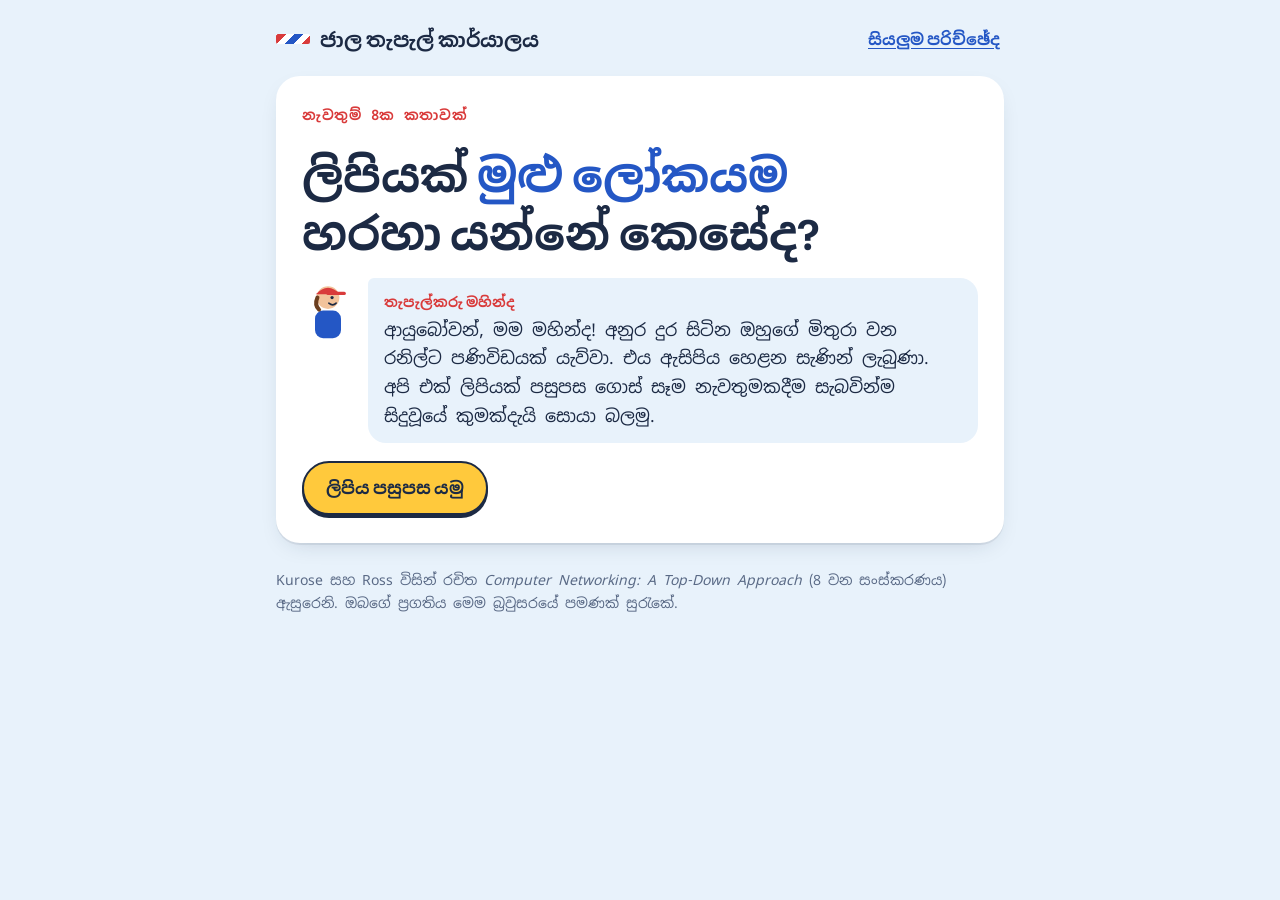
==== index.html @ c5e50c7f "Update print statement from 'Hello' to 'Goodbye'" ====
<!doctype html><html lang="si"><head><meta charset=utf8><meta name=viewport content="width=device-width,initial-scale=1,viewport-fit=cover"><style>:root{color-scheme:light;box-sizing:border-box;padding-top:env(safe-area-inset-top,0px);padding-bottom:env(safe-area-inset-bottom,0px)}html{scroll-padding-top:env(safe-area-inset-top,0px)}body{margin:0;padding:0;font:14px -apple-system,BlinkMacSystemFont,sans-serif;background:#fff;color:#000}img{max-width:100%}[hidden]:not([hidden=until-found i]){display:none!important}</style>
<title>ජාල තැපැල් කාර්යාලය</title>
<meta name="claude:viewport-fit-sides" content="cover">
<link rel="preconnect" href="https://fonts.googleapis.com">
<link rel="preconnect" href="https://fonts.gstatic.com" crossorigin>
<link rel="stylesheet" href="https://fonts.googleapis.com/css2?family=Familjen+Grotesk:wght@500;700&family=Noto+Sans+Sinhala:wght@400;500;700&family=JetBrains+Mono:wght@400;600&display=swap">
<style>
:root {
  --sky: #e8f2fb;
  --paper: #ffffff;
  --ink: #1c2a44;
  --muted: #5a6a86;
  --post-blue: #2457c5;
  --post-red: #d93b3b;
  --sun: #ffc93c;
  --good: #2f9e57;
  --grass: #7cc576;
  --road: #b9c3d3;
  --line: #d6e0ee;
  --stamp-bg: #fff6dc;
  --shadow: 0 2px 0 rgba(28,42,68,.08), 0 8px 24px -12px rgba(28,42,68,.25);
  --f-display: "Familjen Grotesk", "Noto Sans Sinhala", system-ui, sans-serif;
  --f-body: "Noto Sans Sinhala", "Familjen Grotesk", system-ui, -apple-system, sans-serif;
  --f-mono: "JetBrains Mono", "Noto Sans Sinhala", ui-monospace, monospace;
}
@media (prefers-color-scheme: dark) { :root:not([data-theme="light"]) {
  --sky: #121a2e; --paper: #1b2540; --ink: #eaf0fb; --muted: #a3b1cc;
  --post-blue: #6f9bff; --post-red: #ff6b6b; --sun: #ffd166; --good: #5bd08a; --grass: #3f8a4a;
  --road: #39445e; --line: #2c3857; --stamp-bg: #2a2a22;
  --shadow: 0 2px 0 rgba(0,0,0,.3), 0 10px 28px -12px rgba(0,0,0,.6);
  color-scheme: dark;
} }
:root[data-theme="dark"] {
  --sky: #121a2e; --paper: #1b2540; --ink: #eaf0fb; --muted: #a3b1cc;
  --post-blue: #6f9bff; --post-red: #ff6b6b; --sun: #ffd166; --good: #5bd08a; --grass: #3f8a4a;
  --road: #39445e; --line: #2c3857; --stamp-bg: #2a2a22;
  --shadow: 0 2px 0 rgba(0,0,0,.3), 0 10px 28px -12px rgba(0,0,0,.6);
  color-scheme: dark;
}
* { box-sizing: border-box; }
body { background: var(--sky); color: var(--ink); font-family: var(--f-body); font-size: 18px; line-height: 1.65; }
.wrap { max-width: 760px; margin: 0 auto; padding-left: max(16px, env(safe-area-inset-left, 0px)); padding-right: max(16px, env(safe-area-inset-right, 0px)); }
h1, h2, h3 { font-family: var(--f-display); text-wrap: balance; margin: 0; line-height: 1.25; }
p { margin: 0; }
a { color: var(--post-blue); }
button { font: inherit; color: inherit; }
:focus-visible { outline: 3px solid var(--sun); outline-offset: 3px; border-radius: 8px; }
[hidden] { display: none !important; }

.bar { display: flex; align-items: center; justify-content: space-between; gap: 12px; padding-block: 18px 6px; }
.brand { font-family: var(--f-display); font-weight: 700; font-size: 20px; display: flex; align-items: center; gap: 10px; }
.brand i { width: 34px; height: 10px; border-radius: 2px; display: block;
  background: repeating-linear-gradient(-45deg, var(--post-red) 0 6px, var(--paper) 6px 12px, var(--post-blue) 12px 18px, var(--paper) 18px 24px); }
.link-btn { background: none; border: 0; cursor: pointer; font-family: var(--f-display); font-weight: 700; color: var(--post-blue); font-size: 16px; padding: 8px 4px; text-decoration: underline; text-underline-offset: 3px; }

.route { position: relative; height: 92px; margin-top: 8px; }
.route .rail { position: absolute; left: 4%; right: 4%; top: 58px; height: 6px; border-radius: 3px; background: var(--road); }
.route .rail b { position: absolute; left: 0; top: 0; bottom: 0; width: 0; border-radius: 3px; background: var(--post-blue); transition: width 1.1s cubic-bezier(.45,.05,.3,1); }
.stop { position: absolute; top: 46px; width: 30px; height: 30px; margin-left: -15px; border-radius: 50%; border: 3px solid var(--road); background: var(--paper);
  font-family: var(--f-mono); font-weight: 700; font-size: 13px; cursor: pointer; display: grid; place-items: center; padding: 0; transition: background .3s, border-color .3s; }
.stop.past { background: var(--post-blue); border-color: var(--post-blue); color: var(--paper); }
.stop.here { border-color: var(--post-red); box-shadow: 0 0 0 5px color-mix(in srgb, var(--post-red) 22%, transparent); }
.carrier-env { position: absolute; top: 4px; width: 46px; margin-left: -23px; transition: left 1.1s cubic-bezier(.45,.05,.3,1); pointer-events: none; }
.carrier-env svg { width: 46px; display: block; }
.carrier-env.moving svg { animation: hop .28s infinite alternate; }
@keyframes hop { to { transform: translateY(-5px) rotate(4deg); } }

.card { margin-top: 10px; background: var(--paper); border-radius: 24px; box-shadow: var(--shadow); padding: 28px 26px; min-height: 360px; display: flex; flex-direction: column; gap: 18px; }
.kicker { font-family: var(--f-mono); font-weight: 700; font-size: 14px; letter-spacing: .05em; text-transform: uppercase; color: var(--post-red); }
.card h1 { font-size: clamp(30px, 6vw, 46px); font-weight: 700; }
.card h1 span { color: var(--post-blue); }
.card h2 { font-size: clamp(22px, 4.2vw, 30px); font-weight: 700; }
.speaker { display: grid; grid-template-columns: 52px 1fr; gap: 14px; align-items: start; }
.speaker svg { width: 52px; display: block; }
.say { background: var(--sky); border-radius: 6px 18px 18px 18px; padding: 12px 16px; font-size: 17.5px; min-width: 0; }
.say b { font-family: var(--f-display); font-weight: 700; display: block; font-size: 14px; color: var(--post-red); margin-bottom: 2px; }
.muted { color: var(--muted); }

.opts { display: grid; gap: 10px; }
.opt { text-align: left; background: var(--paper); border: 2px solid var(--line); border-radius: 14px; padding: 13px 16px; cursor: pointer; font-size: 17px; transition: border-color .2s, background .2s, transform .15s; }
.opt:hover:not(:disabled) { border-color: var(--post-blue); transform: translateX(3px); }
.opt.bad { border-color: var(--post-red); background: color-mix(in srgb, var(--post-red) 10%, transparent); }
.opt.ok { border-color: var(--good); background: color-mix(in srgb, var(--good) 14%, transparent); }
.opt:disabled { cursor: default; }
.hint { font-size: 16px; color: var(--muted); min-height: 1.5em; }

.reveal { display: grid; gap: 14px; animation: rise .4s ease both; }
@keyframes rise { from { opacity: 0; transform: translateY(8px); } to { opacity: 1; transform: none; } }
.scene { background: var(--sky); border-radius: 16px; padding: 16px; display: grid; gap: 10px; justify-items: center; }
.signs { display: flex; gap: 12px; flex-wrap: wrap; justify-content: center; }
.sign { font-family: var(--f-mono); font-weight: 700; font-size: 14px; background: var(--paper); border: 2px solid var(--ink); border-radius: 8px; padding: 8px 12px; text-align: center; transition: background .3s, transform .3s; }
.sign.hit { background: var(--sun); color: #1c2a44; transform: scale(1.08); }
.addr { font-family: var(--f-mono); font-size: 15px; background: var(--stamp-bg); border: 2px solid var(--ink); border-radius: 6px; padding: 8px 12px; color: var(--ink); max-width: 100%; }

.row { display: flex; gap: 12px; flex-wrap: wrap; align-items: center; margin-top: auto; }
.btn { font-family: var(--f-display); font-weight: 700; font-size: 17px; border: 2px solid var(--ink); background: var(--sun); color: #1c2a44; border-radius: 999px; padding: 11px 22px; cursor: pointer; box-shadow: 0 3px 0 var(--ink); text-decoration: none; display: inline-block; }
.btn:active { transform: translateY(2px); box-shadow: 0 1px 0 var(--ink); }
.btn.ghost { background: var(--paper); color: var(--ink); }
.btn.blue { background: var(--post-blue); color: #fff; }
:root[data-theme="dark"] .btn.blue { color: #0e1630; }
@media (prefers-color-scheme: dark) { :root:not([data-theme="light"]) .btn.blue { color: #0e1630; } }

.list { display: grid; gap: 12px; }
.env { display: grid; grid-template-columns: 54px 1fr auto; gap: 14px; align-items: center; text-decoration: none; color: var(--ink); background: var(--paper);
  border: 6px solid transparent; border-image: repeating-linear-gradient(-45deg, var(--post-red) 0 10px, var(--paper) 10px 18px, var(--post-blue) 18px 28px, var(--paper) 28px 36px) 6;
  padding: 12px 14px; transition: transform .2s; }
.env:hover, .env:focus-visible { transform: translateY(-3px) rotate(-.4deg); }
.env .n { width: 54px; height: 58px; background: var(--stamp-bg); border: 2px dashed var(--post-red); border-radius: 4px; display: grid; place-items: center; font-family: var(--f-display); font-weight: 700; font-size: 26px; color: var(--post-red); }
.env h3 { font-size: 19px; font-weight: 700; }
.env p { font-size: 15px; color: var(--muted); }
.env .pm { font-family: var(--f-mono); font-size: 12px; font-weight: 700; color: var(--post-red); border: 2px solid var(--post-red); border-radius: 999px; padding: 2px 9px; transform: rotate(-6deg); }
.env .pm[hidden] { display: none; }

.dots { display: flex; gap: 6px; }
.dots i { width: 10px; height: 10px; border-radius: 50%; background: var(--line); display: block; }
.dots i.on { background: var(--post-blue); }

footer { padding-block: 26px 40px; color: var(--muted); font-size: 14px; }

@media (max-width: 520px) {
  body { font-size: 16.5px; }
  .card { padding: 22px 18px; }
  .speaker { grid-template-columns: 42px 1fr; gap: 10px; }
  .speaker svg { width: 42px; }
  .env { grid-template-columns: 44px 1fr; }
  .env .pm { grid-column: 2; justify-self: start; }
  .env .n { width: 44px; height: 50px; font-size: 22px; }
}
@media (prefers-reduced-motion: reduce) { *, *::before, *::after { animation: none !important; transition: none !important; } }
</style></head><body>

<div class="wrap">
  <div class="bar">
    <div class="brand"><i></i>ජාල තැපැල් කාර්යාලය</div>
    <button class="link-btn" id="toMap" type="button">සියලුම පරිච්ඡේද</button>
  </div>

  <div class="route" id="route" aria-label="නැවතුම් 8ක් හරහා ලිපියේ ගමන් මග" hidden>
    <div class="rail"><b id="railFill"></b></div>
    <div class="carrier-env" id="env">
      <svg viewBox="0 0 46 34" aria-hidden="true">
        <rect x="2" y="3" width="42" height="28" rx="4" fill="#fff6dc" stroke="#1c2a44" stroke-width="2.5"/>
        <path d="M3 5 L23 20 L43 5" fill="none" stroke="#1c2a44" stroke-width="2.5" stroke-linejoin="round"/>
        <rect x="32" y="8" width="8" height="9" rx="1" fill="#d93b3b"/>
      </svg>
    </div>
  </div>

  <main class="card" id="card" aria-live="polite"></main>
  <footer>Kurose සහ Ross විසින් රචිත <em>Computer Networking: A Top-Down Approach</em> (8 වන සංස්කරණය) ඇසුරෙනි. ඔබගේ ප්‍රගතිය මෙම බ්‍රවුසරයේ පමණක් සුරැකේ.</footer>
</div>

<script>
const CHAPTERS = [
  { n: 1, title: "හැඳින්වීම (Introduction)", url: "chapters/chapter1.html",
    blurb: "සමස්ත තැපැල් පද්ධතිය දෙස බැල්මක්: නිවාස, තැපැල් කාර්යාල, මාර්ග සහ බෙදාහැරීමේ කාලය.",
    q: "අනුරගේ ලිපිය නිවසින් පිටත් වේ. එය රනිල් වෙත ළඟා වීමට පෙර කුමක් හරහා ගමන් කරයිද?",
    opts: [
      { t: "කෙලින්ම අනුරගේ අතින් රනිල්ගේ අතට", ok: false, hint: "එය අසල්වැසියෙකුට නම් ගැළපේ. නමුත් දුර සිටින මිතුරෙකුට ලිපියක් යැවීමට අතරමගදී උදව් අවශ්‍ය වේ." },
      { t: "තැපැල් කාර්යාල සහ මාර්ග ජාලයක් හරහා", ok: true },
      { t: "සියලු දෙනා ගැන දන්නා එකම යෝධ තැපැල් කාර්යාලයක් හරහා", ok: false, hint: "තනි කාර්යාලයකට එය කළ නොහැක. මෙම කාර්යය බොහෝ කාර්යාල අතර බෙදී යයි." }
    ],
    answer: "අන්තර්ජාලය යනු නිවාස (Hosts), තේරීම් කාර්යාල (Routers) සහ මාර්ග (Links) දාමයකි. අනුරගේ ලිපිය සෑම නැවතුමකදීම පෝලිම්වල රැඳී සිටින අතර ඒ සඳහා කාලයක් ගතවේ.",
    scene: () => `<div class="signs"><span class="sign">අනුරගේ නිවස</span><span class="sign">→</span><span class="sign">තැපැල් කාර්යාලය</span><span class="sign">→</span><span class="sign">තැපැල් කාර්යාලය</span><span class="sign">→</span><span class="sign">රනිල්</span></div>` },
  { n: 2, title: "යෙදුම් ස්තරය (Application Layer)", url: "chapters/chapter2.html",
    blurb: "දෙපාර්ශවයටම තේරෙන භාෂාවකින් ලිපිය ලිවීම: Web, Email, DNS.",
    q: "අනුර ලිපියේ \"හිතවත් රනිල් වෙත\" ලෙස ලියයි. තැපැල් කාර්යාල දෙක එය කුමන භාෂාවකින් ලියා ඇත්දැයි දැනගන්නේ කෙසේද?",
    opts: [
      { t: "අත් අකුරු දෙස බලා අනුමාන කිරීමෙන්", ok: false, hint: "අනුමාන කිරීම හැමවිටම සාර්ථක නොවේ. දෙපාර්ශවයටම පැහැදිලි එකඟතාවයක් අවශ්‍ය වේ." },
      { t: "දෙපාර්ශවයම එකඟ වූ පොදු නීති මාලාවක් (Protocols) අනුගමනය කිරීමෙන්", ok: true },
      { t: "මාර්ග විසින් එය පරිවර්තනය කරනු ලබයි", ok: false, hint: "මාර්ග කරන්නේ ලිපිය රැගෙන යාම පමණි. ඒවා කිසිවිටෙකත් ලිපිය කියවන්නේ නැත." }
    ],
    answer: "Web සහ Email වැනි යෙදුම් ලිපියක් ලිවිය යුතු ආකාරය පිළිබඳ නීතිවලට එකඟ වේ. මෙම නීති HTTP සහ SMTP වැනි නියමාවලි (Protocols) ලෙස හැඳින්වේ. DNS යනු \"example.com\" වැනි නමක් IP ලිපිනයක් බවට පත් කරන දුරකථන නාමාවලියයි.",
    scene: () => `<div class="addr">GET /index.html HTTP/1.1<br>Host: example.com</div>` },
  { n: 3, title: "ප්‍රවාහන ස්තරය (Transport Layer)", url: "chapters/chapter3.html",
    blurb: "නිවසේ සිටින නිවැරදි පුද්ගලයාටම ලිපිය ලබා දීම සහ කිසිවක් නැති නොවන බවට වග බලා ගැනීම.",
    q: "ලිපිය නිවැරදි ගොඩනැගිල්ලට පැමිණේ. එහි අනුර, දනුජ, මහින්ද ඇතුළු සිය ගණනක් වාසය කරති. ලිපිය ලැබිය යුත්තේ කාටද?",
    opts: [
      { t: "මුලින්ම දොර අරින ඕනෑම කෙනෙකුට", ok: false, hint: "එසේ වුවහොත් ඔබේ රහසිගත ලිපියක් නාඳුනන අයෙකු අතට පත්විය හැක." },
      { t: "මහල් නිවාස අංකයෙන් (Port number) නම් කර ඇති පුද්ගලයාට", ok: true },
      { t: "ආරක්ෂාවටත් එක්ක සියලු දෙනාටම", ok: false, hint: "එය කරදරකාරී මෙන්ම අනාරක්ෂිතය. නිශ්චිත අංකයකින් එක් අයෙකු පමණක් පෙන්විය හැක." }
    ],
    answer: "මහල් නිවාස අංකය යනු Port අංකයයි. ලිපිය ලැබිය යුත්තේ කුමන ක්‍රියාවලියටද (Process) යන්න එය පරිගණකයට කියයි. TCP මගින් ලදුපත් (ACKs) සහ නැතිවූ ලිපි නැවත යැවීම සිදු කරන අතර, UDP යනු ලදුපත් නොමැති වේගවත් තැපැල්පතකි.",
    scene: () => `<div class="addr">වෙත: 93.184.216.34<br>මහල් අංකය (Port): 80</div>` },
  { n: 4, title: "ජාල ස්තරය: දත්ත තලය (Data Plane)", url: "chapters/chapter4.html",
    blurb: "තේරීම් කාර්යාලය විසින් ලිපිනය කියවා සෑම ලිපියක්ම නිවැරදි දොරටුවෙන් පිටතට යැවීම.",
    q: "මහින්ද මංසන්ධියකට පැමිණෙන අතර රනිල්ගේ නගරයට යන පාර නොදනී. ඔහු කුමක් කළ යුතුද?",
    opts: [
      { t: "මංසන්ධියේ ඇති මාර්ග පුවරු (Road signs) කියවීම", ok: true },
      { t: "අහඹු ලෙස පාරක් තෝරා ගැනීම", ok: false, hint: "එසේ කළහොත් බොහෝ ලිපි අතරමං වනු ඇත. මංසන්ධියේ මග පෙන්වීමට යමක් තිබේද?" },
      { t: "සෑම නිවසකටම තට්ටු කර පාර ඇසීම", ok: false, hint: "එය ඉතා මන්දගාමී වේ. මංසන්ධියේම ඊට පිළිතුරක් ඇත." }
    ],
    answer: "රවුටරයක් (Router) කරන්නේත් එයමයි. එය ලිපියේ ඇති ගමනාන්ත ලිපිනය කියවා, එහි යොමු කිරීමේ වගුවේ (Forwarding table) ගැළපෙන මාර්ග සලකුණ සොයා, ක්ෂණයකින් ලිපිය එම මාර්ගයට යොමු කරයි.",
    scene: () => `<div class="addr">ලිපිය: රනිල්ගේ නගරයට</div><div class="signs"><span class="sign">කඳුකරය ↰</span><span class="sign hit">රනිල්ගේ නගරය ↑</span><span class="sign">වරාය ↱</span></div>` },
  { n: 5, title: "ජාල ස්තරය: පාලන තලය (Control Plane)", url: "chapters/chapter5.html",
    blurb: "සියලුම තැපැල් කාර්යාල අතර හොඳම බෙදාහැරීමේ මාර්ග සැලසුම් කිරීම.",
    q: "එම මාර්ග පුවරු නිවැරදි විය යුතුය. රනිල්ගේ නගරයට යන හොඳම පාර තීරණය කරන්නේ කවුද?",
    opts: [
      { t: "තැපැල් කාර්යාල එකිනෙකා සමඟ තොරතුරු බෙදාගෙන හොඳම මාර්ග එක්ව ගණනය කරයි", ok: true },
      { t: "කිසිවෙකු නැත, එම පුවරු ඉබේම එහි තිබුණි", ok: false, hint: "මාර්ග වැසෙන විට සහ අලුත් මාර්ග විවෘත වන විට පුවරු යාවත්කාලීන කිරීමට කෙනෙකු සිටිය යුතුය." },
      { t: "එක් ප්‍රධාන කාර්යාලයක් පමණක් සෑම විටම සිතියම් අඳියි", ok: false, hint: "සාම්ප්‍රදායිකව සෑම කාර්යාලයක්ම තනිවම ඉගෙන ගන්නා අතර, SDN වලදී ප්‍රධාන පාලකයක් ද භාවිතා වේ." }
    ],
    answer: "රවුටර තමන්ට ළඟා විය හැකි මාර්ග සහ ඒවායේ දුර (ගාස්තු) අසල්වැසියන්ට පවසයි. මෙම තොරතුරුවලින් සෑම රවුටරයක්ම කෙටිම මාර්ගය (Dijkstra හෝ Bellman-Ford මගින්) සොයා තම මාර්ග පුවරු ලියා ගනී. එම සැලසුම් කිරීම පාලන තලයයි (Control Plane).",
    scene: () => `<div class="signs"><span class="sign">A →(2)→ B</span><span class="sign">B →(3)→ C</span><span class="sign hit">හොඳම: A→B→C = 5</span></div>` },
  { n: 6, title: "සම්බන්ධක ස්තරය සහ LANs (Link Layer)", url: "chapters/chapter6.html",
    blurb: "එක් නැවතුමක සිට ඊළඟ නැවතුමට තැපැල් මල්ල රැගෙන යන වෑන් රථය.",
    q: "මාර්ග පුවරුව වමට යන්න යැයි කියයි. ලිපිය භෞතිකව ඊළඟ තැපැල් කාර්යාලයට යන්නේ කෙසේද?",
    opts: [
      { t: "වෑන් රථයක් මගින් එය ඊළඟ නැවතුමට පමණක් රැගෙන යයි", ok: true },
      { t: "එය කෙලින්ම අවසාන ගමනාන්තයට පියාඹයි", ok: false, hint: "කිසිදු වෑන් රථයක් මුළු ගමනම එකවර යන්නේ නැත. ගමනේ සෑම කොටසක්ම වෙන වෙනම හසුරුවනු ලැබේ." },
      { t: "ලිපිය තනිවම ඇවිද යයි", ok: false, hint: "ලිපිවලට ප්‍රවාහන මාධ්‍යයක් අවශ්‍ය වේ." }
    ],
    answer: "සෑම පියවරකටම (Hop) එයටම ආවේණික වෑන් රථයක් සහ නීති ඇත. සම්බන්ධක ස්තරයේදී (Link Layer) තැපැල් මල්ල (Frame) ඊළඟ නැවතුමේ MAC ලිපිනයෙන් ලේබල් කරන අතර, එකම පාර බෙදාගන්නා අසල්වැසියන් වෑන් රථ එකිනෙක ගැටීම (Collisions) වළක්වා ගැනීමට වාර ක්‍රමයට ගමන් කරයි.",
    scene: () => `<div class="signs"><span class="sign">නැවතුම 1</span><span class="sign hit">වෑන් රථය (Frame) →</span><span class="sign">නැවතුම 2</span></div>` },
  { n: 7, title: "රැහැන් රහිත සහ ජංගම ජාල (Wireless & Mobile)", url: "chapters/chapter7.html",
    blurb: "නිතරම තැනින් තැනට යන කෙනෙකුට යොමු කිරීමේ ලිපින (Forwarding addresses) මගින් ලිපි බෙදා හැරීම.",
    q: "වළගම්බා සෑම සතියකම නිවස මාරු කරන අතර මාර්ග වෙනුවට ගුවන් තරංග (Radio) භාවිතා කරයි. ලිපිවලට තවමත් ඔහුව සොයාගත හැකිද?",
    opts: [
      { t: "ඔව්, යොමු කිරීමේ ලිපිනයක් (Forwarding address) මගින්", ok: true },
      { t: "නැත, ඔහුව සම්බන්ධ කරගත නොහැක", ok: false, hint: "ජංගම දුරකථන නිතරම ගමන් කළත් ඒවාට පණිවිඩ ලැබේ. එය සිදුවන්නේ කෙසේද?" },
      { t: "ඔහු නිවසේ රැඳී සිටියහොත් පමණි", ok: false, hint: "එසේ වුවහොත් ජංගම දුරකථනවලින් පලක් නැත." }
    ],
    answer: "රැහැන් රහිත සබඳතා ගුවන හරහා ලිපි යවන අතර, මුල් තැපැල් කාර්යාලය (Home network) ගමන් කරන්නන්ගේ නව ලිපිනය තබා ගනී. ලිපි පළමුව පැරණි නිවසට ගොස් එතැන් සිට වළගම්බා දැන් සිටින තැනට යොමු කෙරේ.",
    scene: () => `<div class="signs"><span class="sign">මුල් නිවස</span><span class="sign hit">යොමු කිරීම →</span><span class="sign">නව ස්ථානය</span></div>` },
  { n: 8, title: "ජාල ආරක්ෂාව (Security)", url: "chapters/chapter8.html",
    blurb: "මුද්‍රා තැබූ ලියුම් කවර, අත්සන් සහ එවන්නා සැබෑ අයෙකු බව තහවුරු කිරීම.",
    q: "අතරමගදී දනුජට ඔබේ ලිපිය විවෘත කිරීමට හෝ අනුර ලෙස පෙනී සිටීමට හැකිය. ඔබ එය වළක්වන්නේ කෙසේද?",
    opts: [
      { t: "රනිල්ට පමණක් විවෘත කළ හැකි අගුලකින් එය මුද්‍රා තබා, අත්සන් කිරීමෙන්", ok: true },
      { t: "ඉතා කුඩා අකුරින් ලිවීමෙන්", ok: false, hint: "ඕනෑකමින් බලන කෙනෙකුට එය තවමත් කියවිය හැක. ඒ වෙනුවට අගුලක් ගැන සිතන්න." },
      { t: "කිසිවෙකු එය නොබලනු ඇතැයි ප්‍රාර්ථනා කිරීමෙන්", ok: false, hint: "බලාපොරොත්තුව පමණක් ආරක්ෂාවක් නොවේ." }
    ],
    answer: "සංකේතනය (Encryption) මගින් ලියුම් කවරය අගුළු දමයි, ඩිජිටල් අත්සනකින් (Digital Signature) එය එව්වේ කවුදැයි ඔප්පු කරයි, සහ ගිනි පවුරු (Firewalls) තැපැල් කාර්යාලයේ දොරටුව ආරක්ෂා කරයි.",
    scene: () => `<div class="signs"><span class="sign hit">මුද්‍රා තැබූ</span><span class="sign">අත්සන් කළ</span><span class="sign">ආරක්ෂිත</span></div>` }
];

const store = {
  get() { try { return JSON.parse(localStorage.getItem("npo-opened") || "[]"); } catch (e) { return []; } },
  set(v) { try { localStorage.setItem("npo-opened", JSON.stringify(v)); } catch (e) {} }
};
let opened = new Set(store.get());
let at = -1;
let view = "story";
let solved = false;

const card = document.getElementById("card");
const route = document.getElementById("route");
const envEl = document.getElementById("env");
const fill = document.getElementById("railFill");

const penny = `<svg viewBox="0 0 64 80" aria-hidden="true">
  <rect x="16" y="40" width="32" height="34" rx="10" fill="#2457c5"/>
  <circle cx="32" cy="24" r="14" fill="#f2c39b"/>
  <circle cx="37" cy="24" r="2" fill="#1c2a44"/>
  <path d="M33 31 q5 4 9 0" stroke="#1c2a44" stroke-width="2" fill="none" stroke-linecap="round"/>
  <path d="M17 20 q15 -16 30 0 z" fill="#d93b3b"/><rect x="30" y="17" width="24" height="4" rx="2" fill="#d93b3b"/>
  <path d="M19 24 q-4 9 2 15" stroke="#6b3e1f" stroke-width="5" fill="none" stroke-linecap="round"/>
</svg>`;
const say = (t) => `<div class="speaker">${penny}<div class="say"><b>තැපැල්කරු මහින්ද</b>${t}</div></div>`;

const STOP_X = (i) => 4 + (92 * i) / 7;
CHAPTERS.forEach((c, i) => {
  const b = document.createElement("button");
  b.className = "stop"; b.type = "button"; b.textContent = c.n; b.style.left = STOP_X(i) + "%";
  b.setAttribute("aria-label", `නැවතුම ${c.n} වෙත යන්න: ${c.title}`);
  b.addEventListener("click", () => { view = "story"; solved = false; at = i; go(i, true); });
  b.dataset.i = i;
  route.appendChild(b);
});
function paintRoute() {
  const idx = Math.min(Math.max(at, 0), 7);
  envEl.style.left = STOP_X(idx) + "%";
  fill.style.width = at <= 0 ? "0%" : ((idx) / 7 * 100) + "%";
  [...route.querySelectorAll(".stop")].forEach((s, i) => {
    s.classList.toggle("past", at > i || at === 8);
    s.classList.toggle("here", at === i);
  });
  route.hidden = view === "map" || at < 0;
}
function go(i, instant) {
  at = i;
  if (instant) { envEl.style.transition = fill.style.transition = "none"; }
  paintRoute();
  if (instant) requestAnimationFrame(() => requestAnimationFrame(() => { envEl.style.transition = fill.style.transition = ""; }));
  render();
}
function travelTo(next) {
  envEl.classList.add("moving");
  at = next; paintRoute();
  setTimeout(() => { envEl.classList.remove("moving"); solved = false; render(); }, 1150);
}

function render() {
  if (view === "map") return renderMap();
  if (at === -1) return renderIntro();
  if (at === 8) return renderEnd();
  renderStop(at);
}

function renderIntro() {
  card.innerHTML = `
    <span class="kicker">නැවතුම් 8ක කතාවක්</span>
    <h1>ලිපියක් <span>මුළු ලෝකයම</span> හරහා යන්නේ කෙසේද?</h1>
    ${say("ආයුබෝවන්, මම මහින්ද! අනුර දුර සිටින ඔහුගේ මිතුරා වන රනිල්ට පණිවිඩයක් යැව්වා. එය ඇසිපිය හෙළන සැණින් ලැබුණා. අපි එක් ලිපියක් පසුපස ගොස් සෑම නැවතුමකදීම සැබවින්ම සිදුවූයේ කුමක්දැයි සොයා බලමු.")}
    <div class="row"><button class="btn" id="start" type="button">ලිපිය පසුපස යමු</button></div>`;
  document.getElementById("start").addEventListener("click", () => { route.hidden = false; solved = false; go(0, true); });
}

function renderStop(i) {
  const c = CHAPTERS[i];
  card.innerHTML = `
    <span class="kicker">8 න් ${c.n} වන නැවතුම · ${c.title}</span>
    <h2>${c.q}</h2>
    <div class="opts" id="opts">${c.opts.map((o, k) => `<button class="opt" type="button" data-k="${k}">${o.t}</button>`).join("")}</div>
    <p class="hint" id="hint">නිවැරදි යැයි සිතන පිළිතුර තෝරන්න.</p>
    <div id="after"></div>`;
  const hint = document.getElementById("hint");
  card.querySelectorAll(".opt").forEach((b) => b.addEventListener("click", () => {
    const o = c.opts[+b.dataset.k];
    if (!o.ok) { b.classList.add("bad"); b.disabled = true; hint.textContent = o.hint; return; }
    b.classList.add("ok");
    card.querySelectorAll(".opt").forEach((x) => x.disabled = true);
    hint.textContent = "ඔබ එය නිවැරදිව තේරුම් ගත්තා!";
    solved = true;
    reveal(i);
  }));
}

function reveal(i) {
  const c = CHAPTERS[i];
  const last = i === 7;
  document.getElementById("after").innerHTML = `
    <div class="reveal">
      ${say(c.answer)}
      <div class="scene">${c.scene()}</div>
      <div class="row">
        <a class="btn blue" id="open" href="${c.url}">සම්පූර්ණ පාඩම කියවන්න</a>
        <button class="btn" id="send" type="button">${last ? "ලිපිය භාර දෙන්න" : "ලිපිය " + (c.n + 1) + " වන නැවතුමට යවන්න"}</button>
      </div>
    </div>`;
  document.getElementById("open").addEventListener("click", () => { opened.add(c.n); store.set([...opened]); });
  const send = document.getElementById("send");
  send.addEventListener("click", () => { send.disabled = true; travelTo(i + 1); });
  document.getElementById("after").scrollIntoView({ behavior: "smooth", block: "nearest" });
}

function renderEnd() {
  card.innerHTML = `
    <span class="kicker">බෙදා හැරියා!</span>
    <h2>රනිල් අනුරගේ ලිපිය කියෙව්වා!</h2>
    ${say("ඔබ විසින්ම සම්පූර්ණ ගමන් මග ගොඩනැගුවා. සෑම නැවතුමකටම අදාළව තවත් ක්‍රියාකාරකම් සහිත සම්පූර්ණ පරිච්ඡේදයක් ඇත. ඔබ ගවේෂණය කිරීමට කැමති ඕනෑම පරිච්ඡේදයක් තෝරන්න.")}
    <div class="row">
      <button class="btn" id="all" type="button">සියලුම පරිච්ඡේද විවෘත කරන්න</button>
      <button class="btn ghost" id="again" type="button">තවත් ලිපියක් යවන්න</button>
    </div>`;
  document.getElementById("all").addEventListener("click", () => { view = "map"; paintRoute(); render(); });
  document.getElementById("again").addEventListener("click", () => { solved = false; go(0, true); });
}

function renderMap() {
  route.hidden = true;
  card.innerHTML = `
    <span class="kicker">තැපැල් මාර්ගය</span>
    <h2>විවෘත කිරීමට පරිච්ඡේදයක් තෝරන්න</h2>
    <div class="dots" aria-label="8 න් ${opened.size} ක් විවෘත කර ඇත">${CHAPTERS.map((c) => `<i class="${opened.has(c.n) ? "on" : ""}"></i>`).join("")}</div>
    <p class="muted">ලිපි 8 න් ${opened.size} ක් විවෘත කර ඇත. ඔබ අලුත් නම් 1 වන පරිච්ඡේදයෙන් ආරම්භ කරන්න.</p>
    <div class="list">${CHAPTERS.map((c) => `
      <a class="env" href="${c.url}" data-n="${c.n}">
        <div class="n">${c.n}</div>
        <div><h3>${c.title}</h3><p>${c.blurb}</p></div>
        <span class="pm" ${opened.has(c.n) ? "" : "hidden"}>කියවා ඇත</span>
      </a>`).join("")}</div>
    <div class="row"><button class="btn ghost" id="back" type="button">කතාවට ආපසු යන්න</button></div>`;
  card.querySelectorAll(".env").forEach((a) => a.addEventListener("click", () => {
    opened.add(+a.dataset.n); store.set([...opened]);
    a.querySelector(".pm").hidden = false;
  }));
  document.getElementById("back").addEventListener("click", () => { view = "story"; if (at === 8 || at < 0) { at = -1; paintRoute(); } else { paintRoute(); } render(); });
}

document.getElementById("toMap").addEventListener("click", () => { view = "map"; paintRoute(); render(); });

paintRoute();
render();
</script>
</body></html>
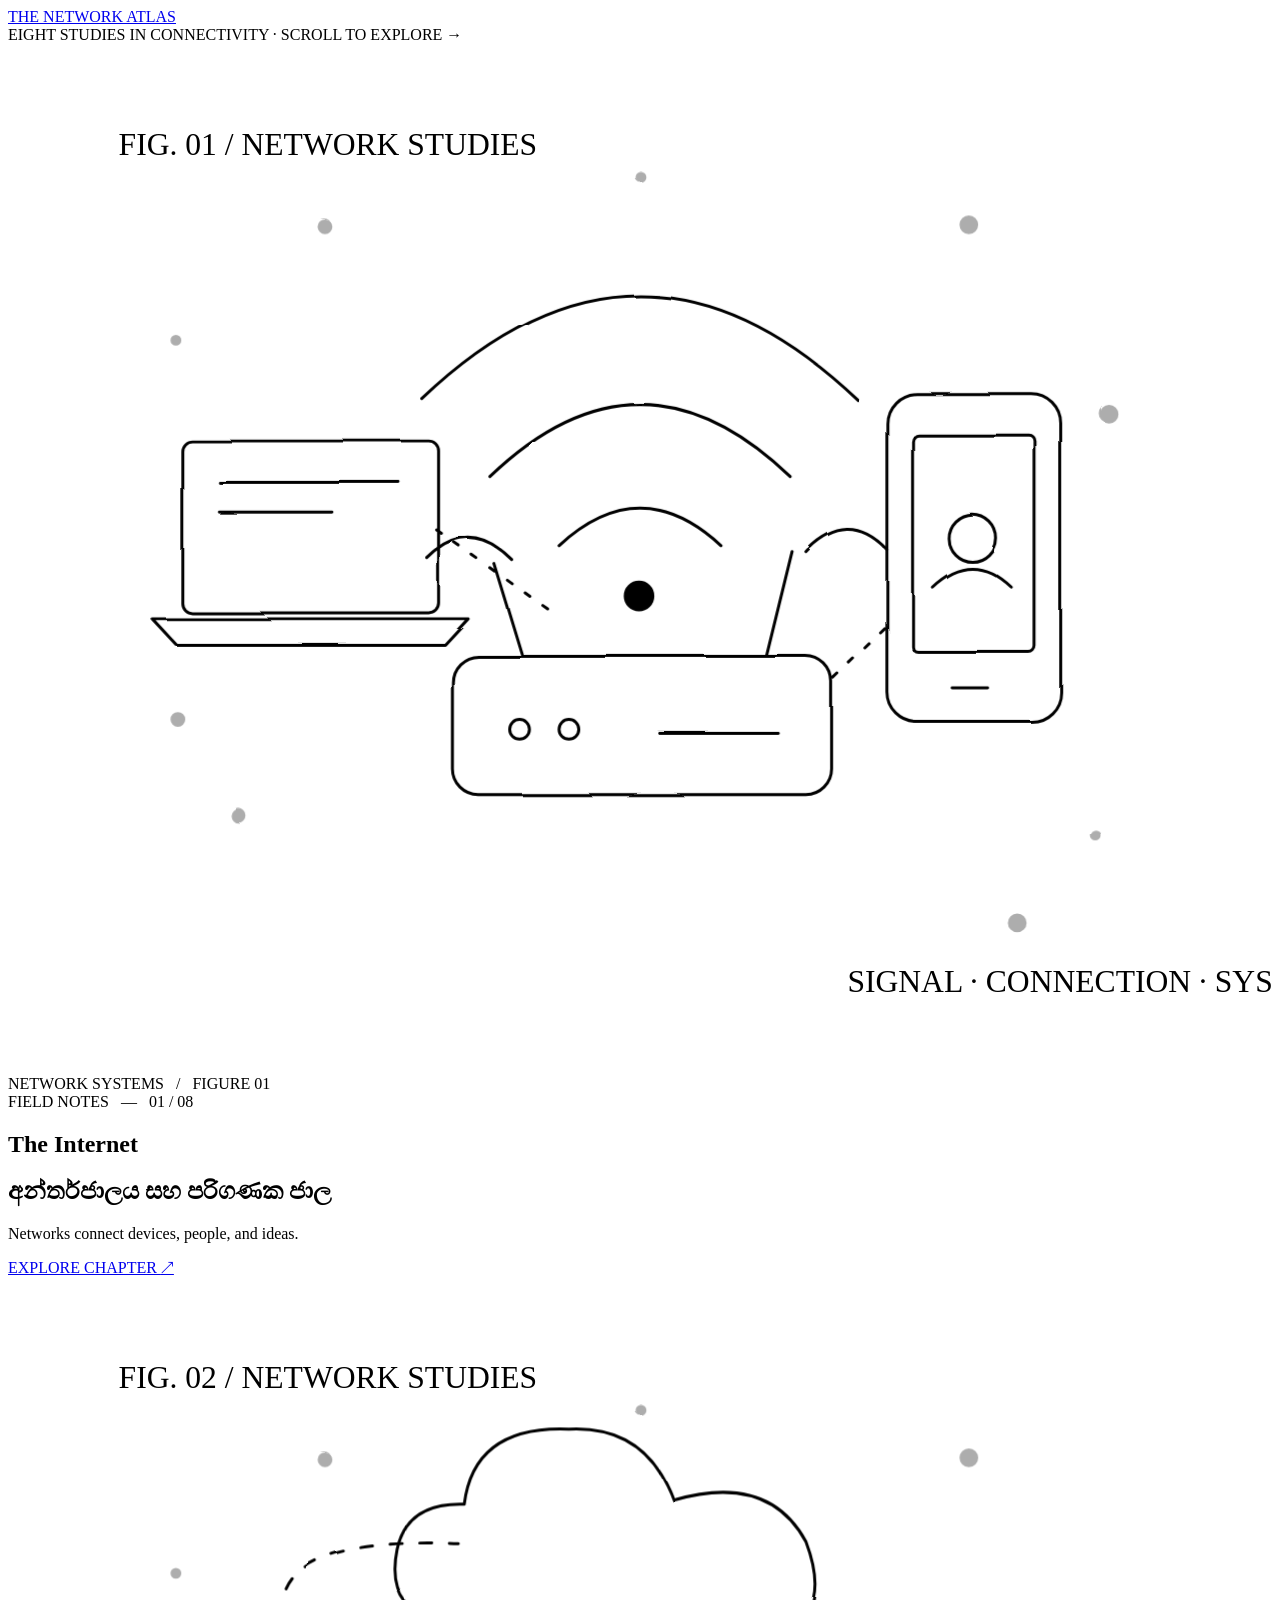
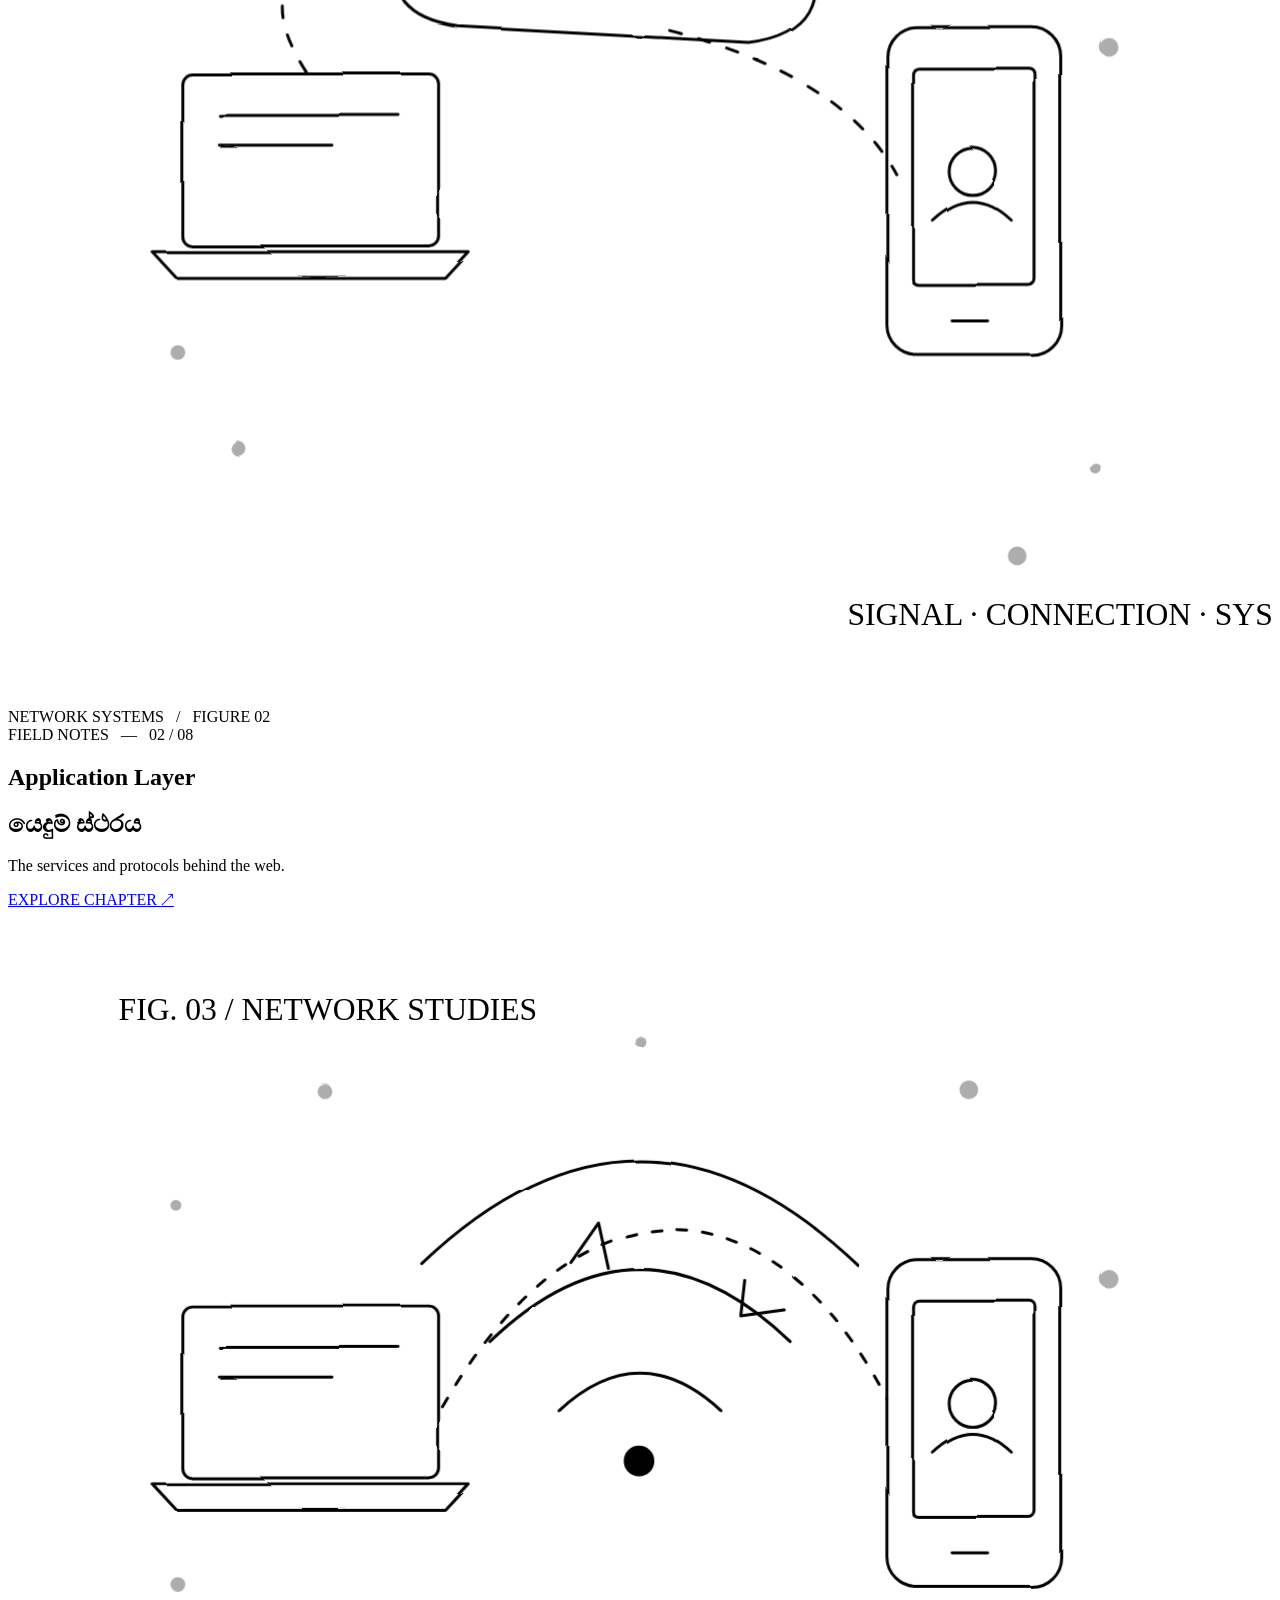
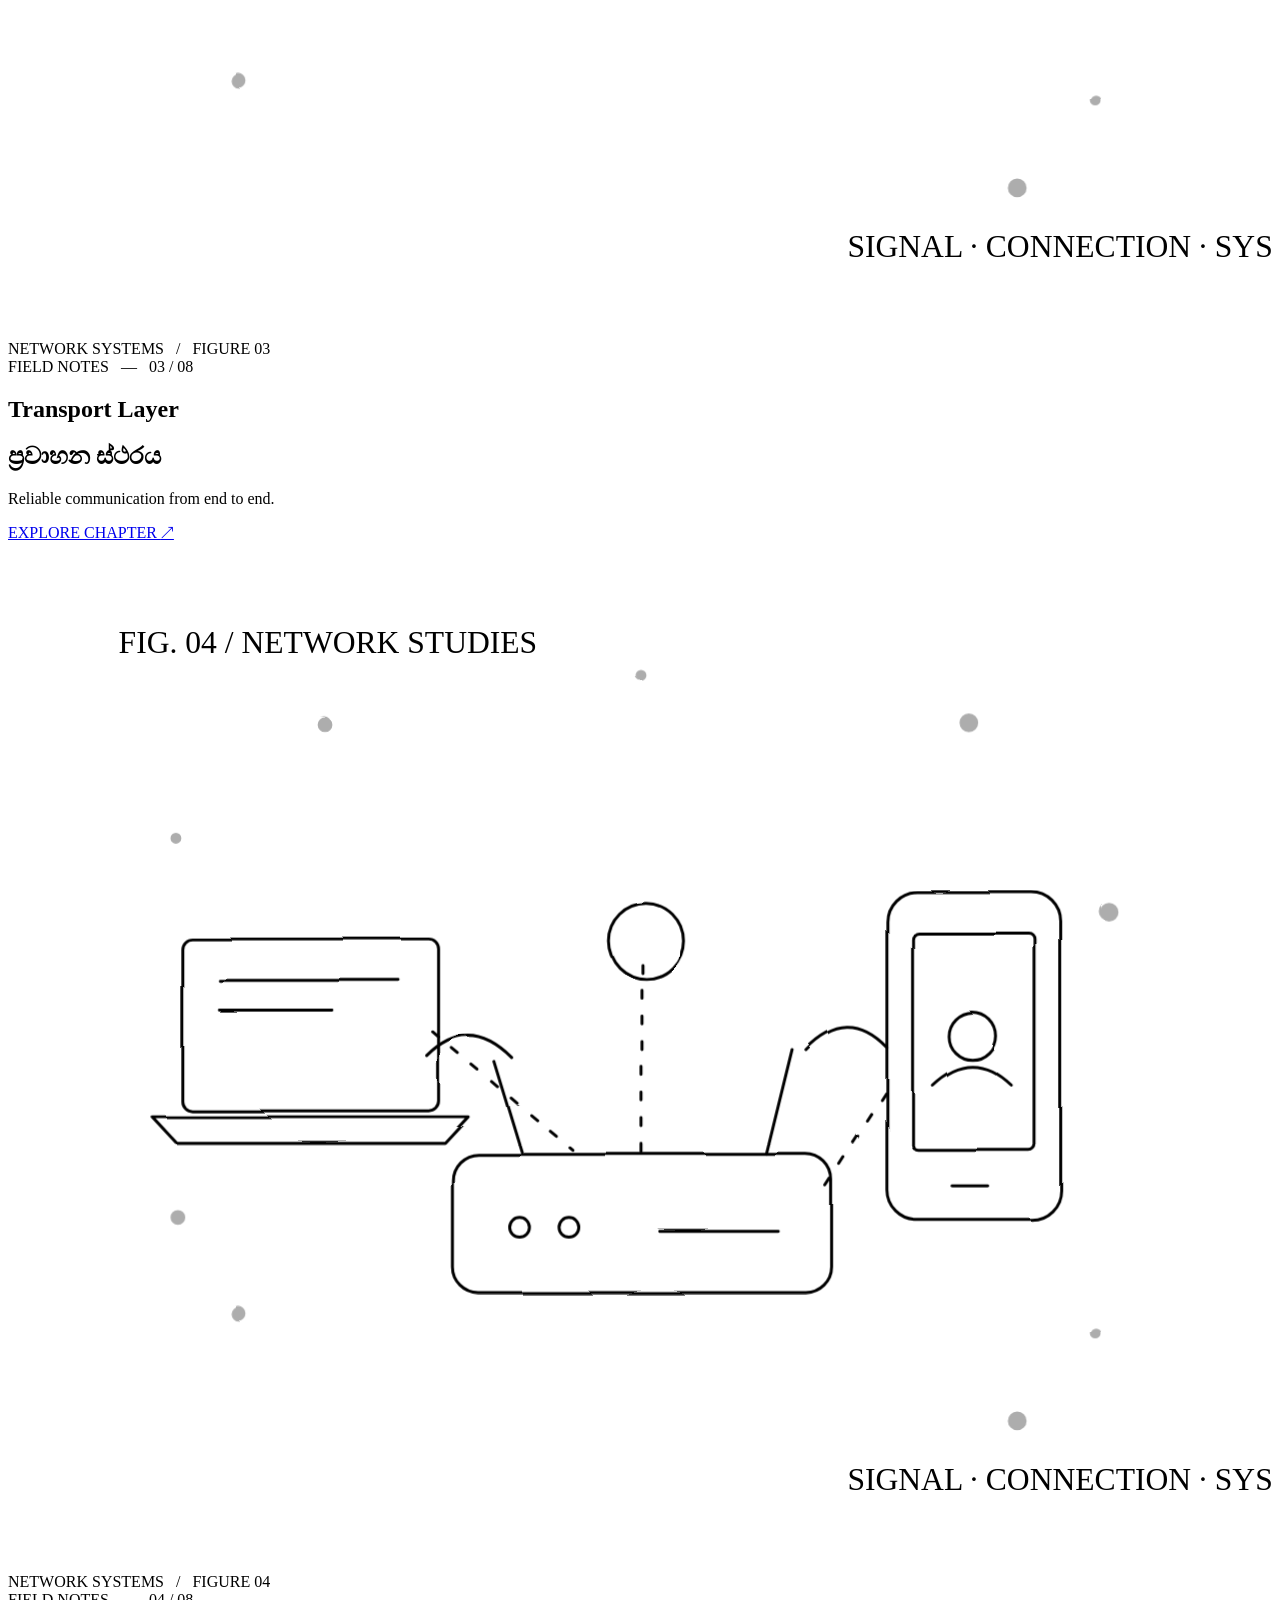
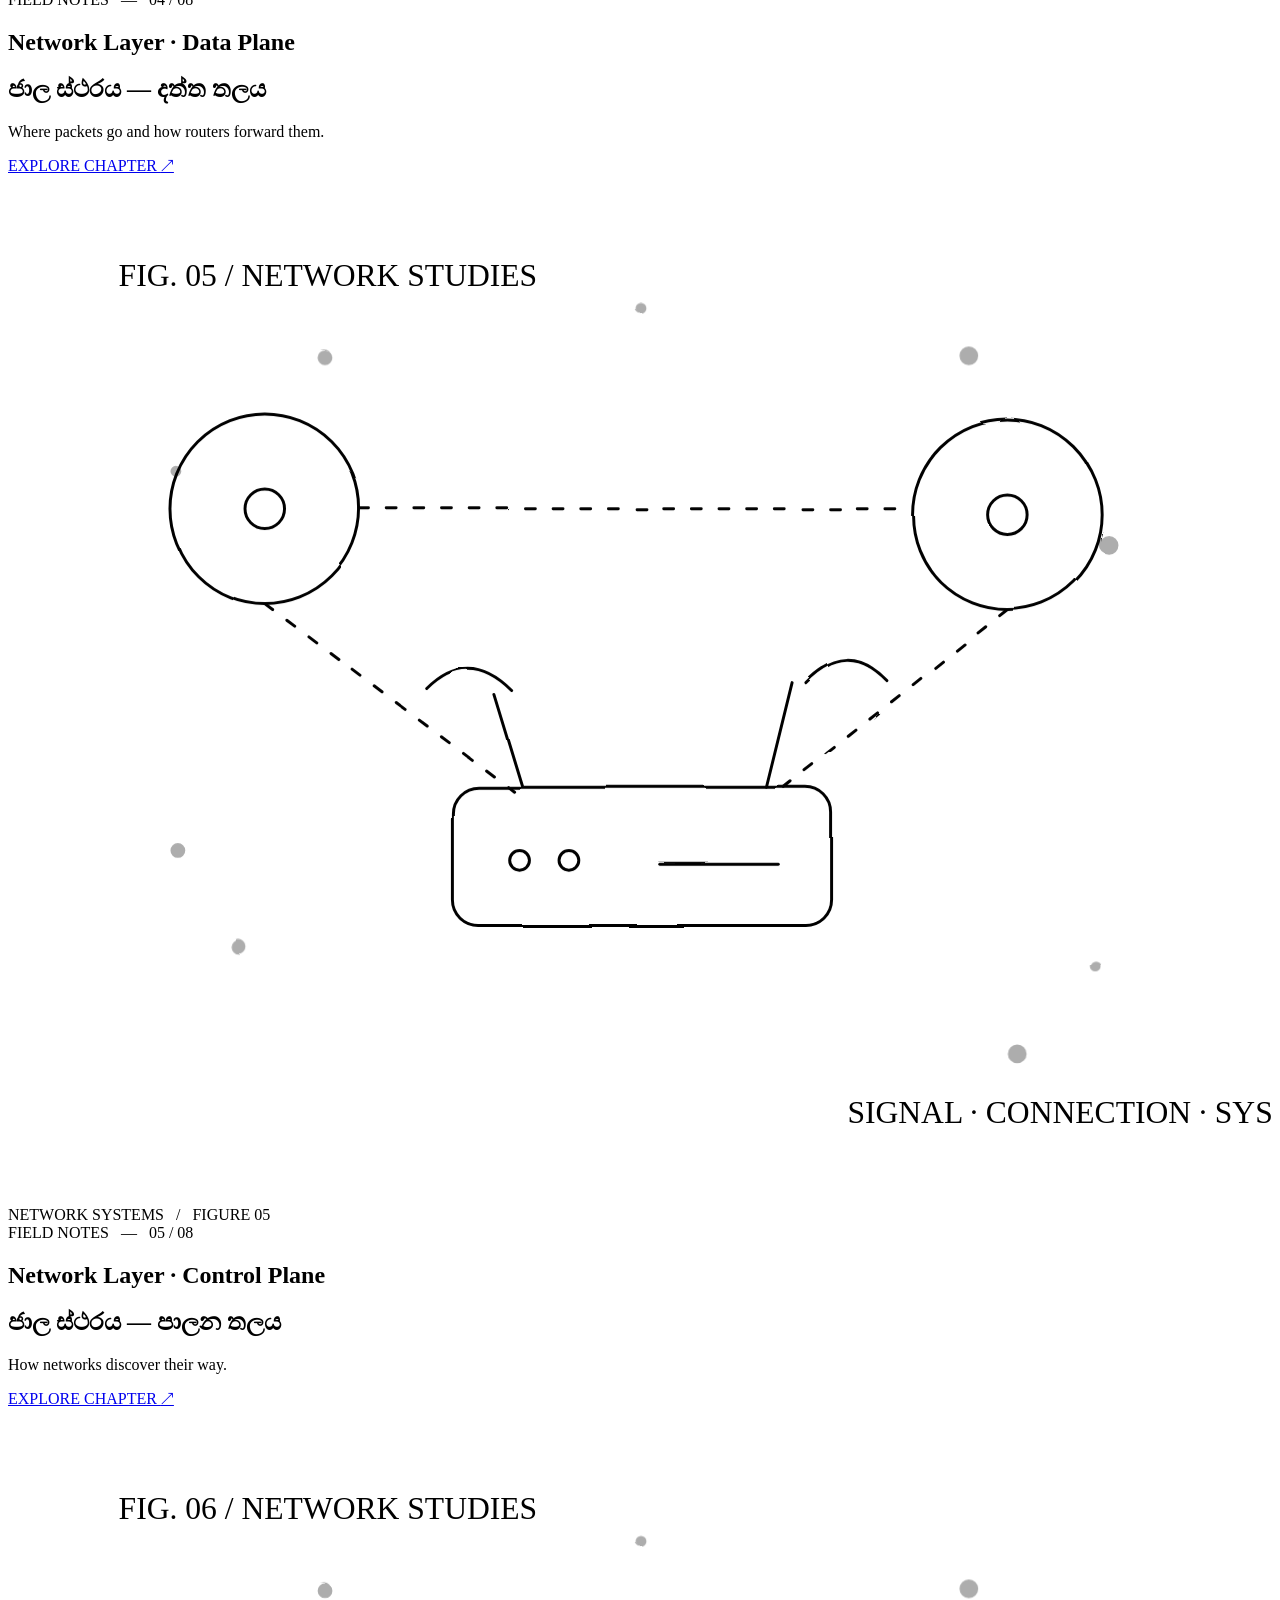
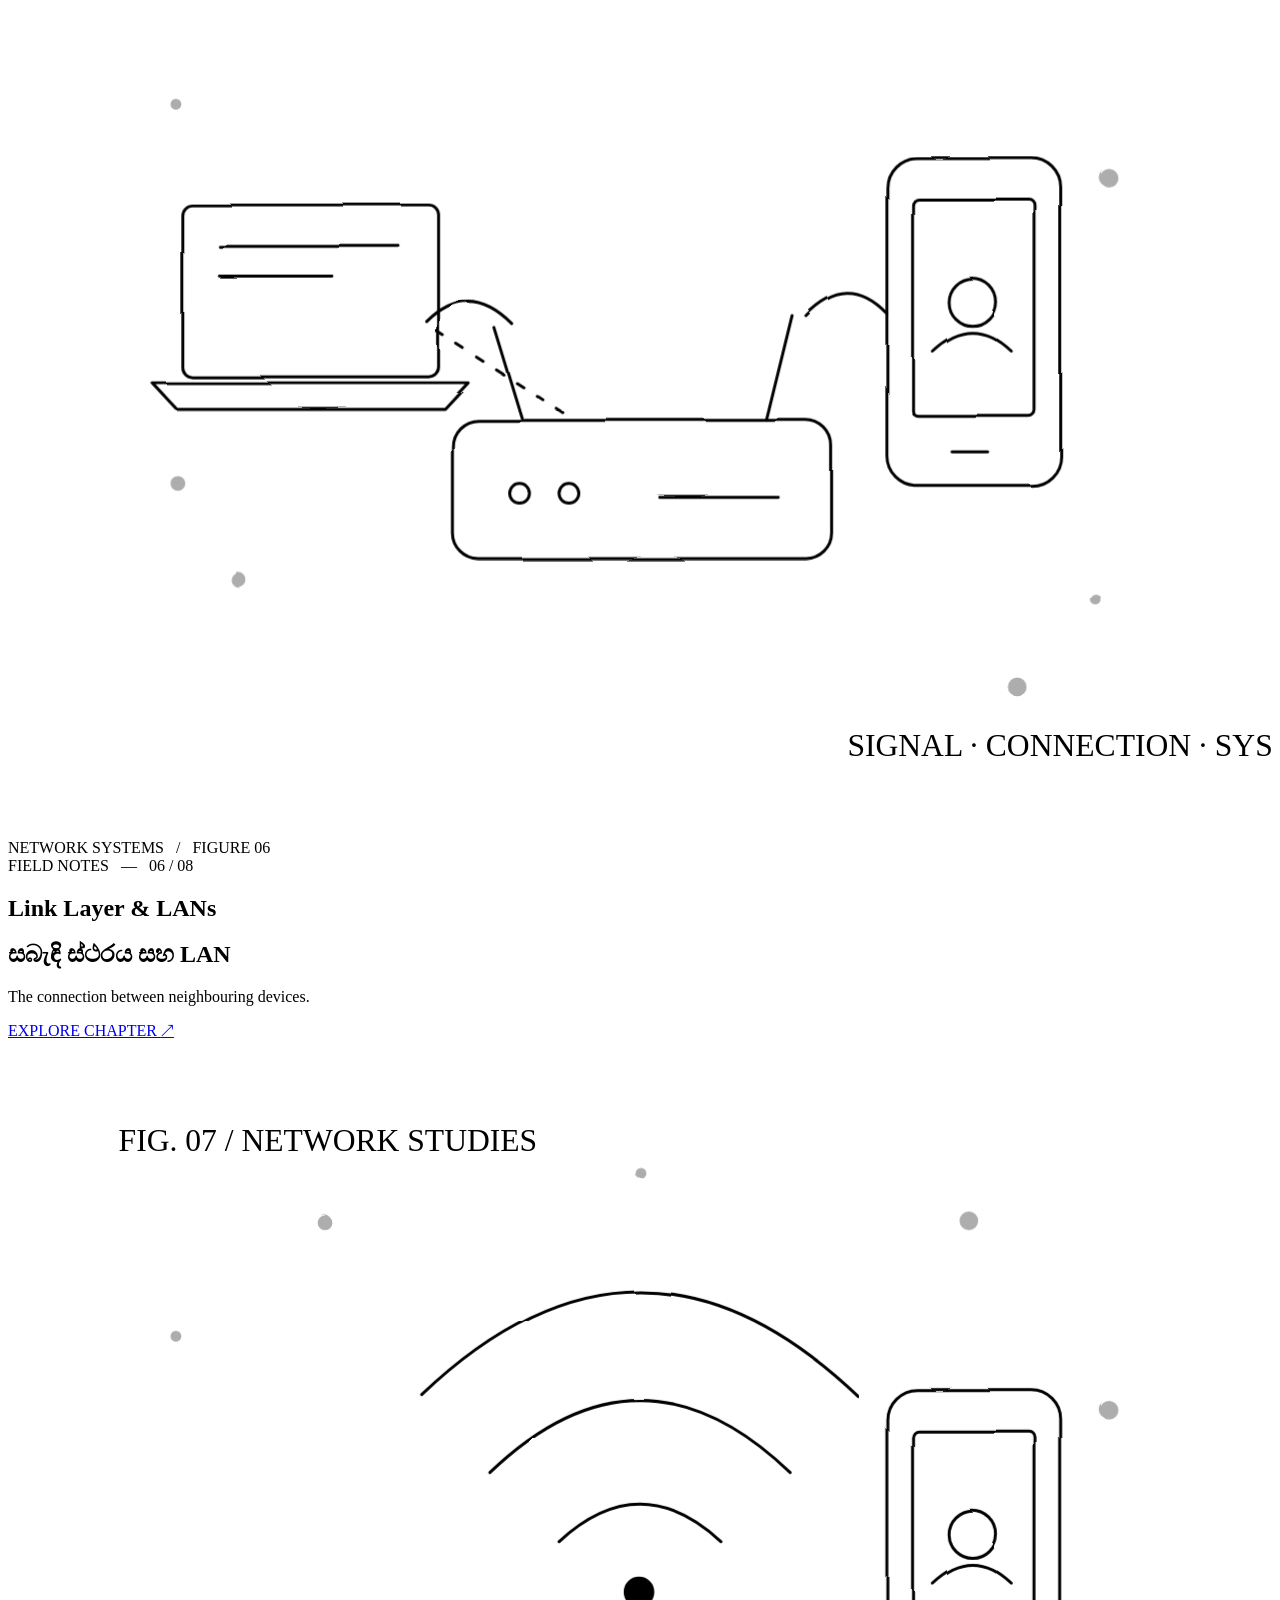
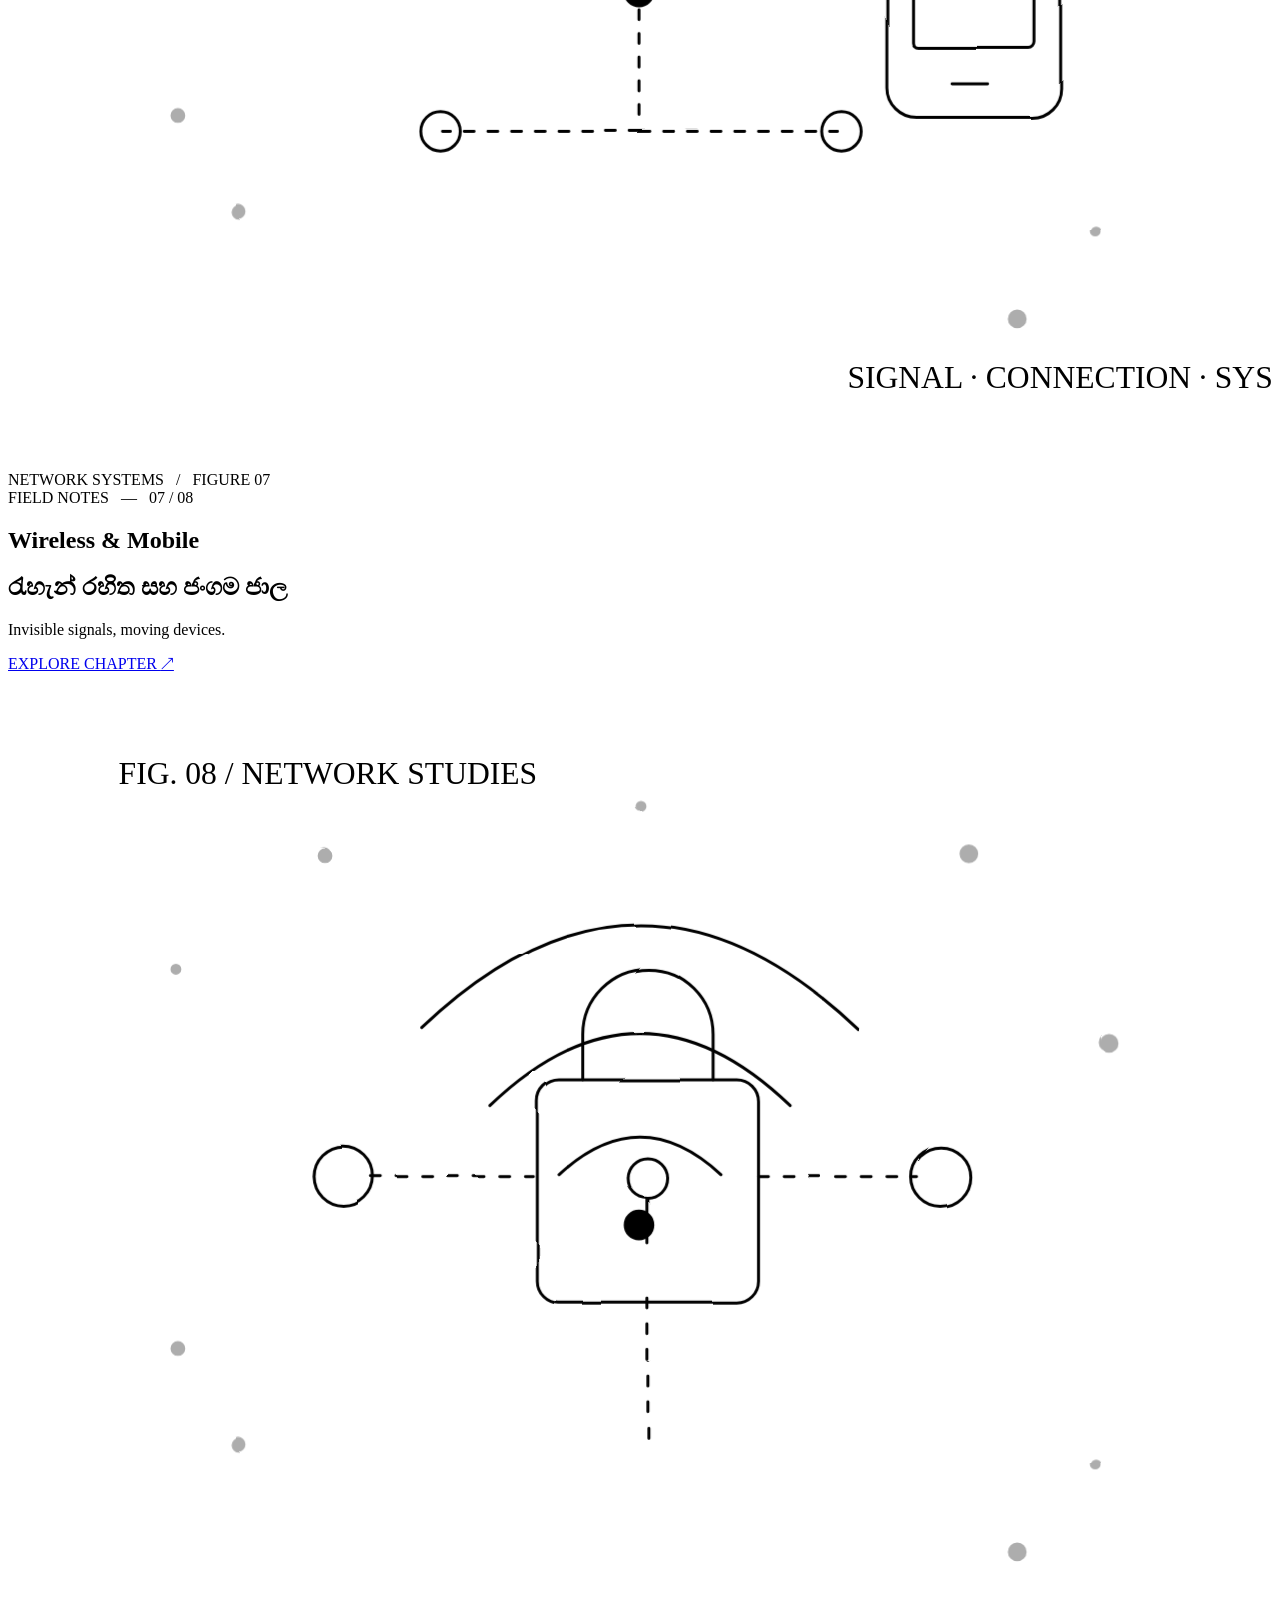
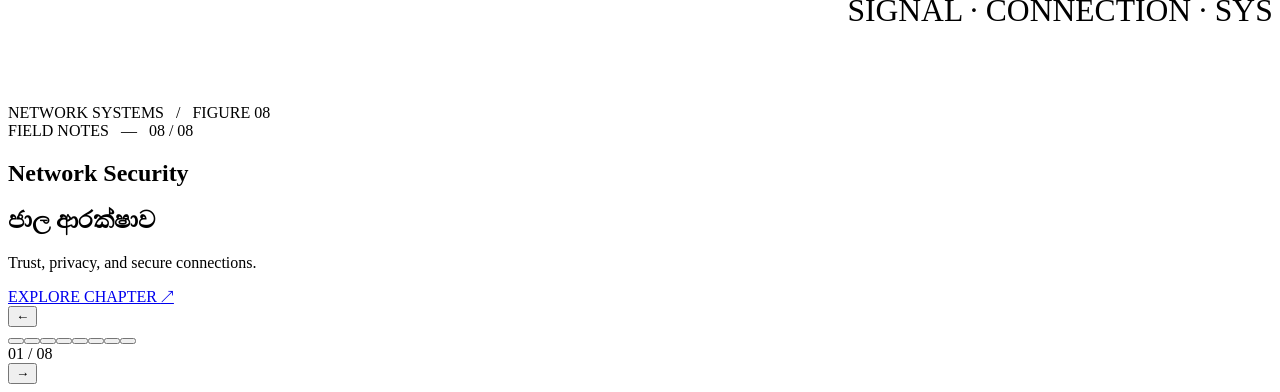
==== commit 8de185f5: "Add files via upload" ====
--- a/index.html
+++ b/index.html
@@ -1,386 +1,29 @@
-<!doctype html><html lang="si"><head><meta charset=utf8><meta name=viewport content="width=device-width,initial-scale=1,viewport-fit=cover"><style>:root{color-scheme:light;box-sizing:border-box;padding-top:env(safe-area-inset-top,0px);padding-bottom:env(safe-area-inset-bottom,0px)}html{scroll-padding-top:env(safe-area-inset-top,0px)}body{margin:0;padding:0;font:14px -apple-system,BlinkMacSystemFont,sans-serif;background:#fff;color:#000}img{max-width:100%}[hidden]:not([hidden=until-found i]){display:none!important}</style>
-<title>ජාල තැපැල් කාර්යාලය</title>
-<meta name="claude:viewport-fit-sides" content="cover">
-<link rel="preconnect" href="https://fonts.googleapis.com">
-<link rel="preconnect" href="https://fonts.gstatic.com" crossorigin>
-<link rel="stylesheet" href="https://fonts.googleapis.com/css2?family=Familjen+Grotesk:wght@500;700&family=Noto+Sans+Sinhala:wght@400;500;700&family=JetBrains+Mono:wght@400;600&display=swap">
-<style>
-:root {
-  --sky: #e8f2fb;
-  --paper: #ffffff;
-  --ink: #1c2a44;
-  --muted: #5a6a86;
-  --post-blue: #2457c5;
-  --post-red: #d93b3b;
-  --sun: #ffc93c;
-  --good: #2f9e57;
-  --grass: #7cc576;
-  --road: #b9c3d3;
-  --line: #d6e0ee;
-  --stamp-bg: #fff6dc;
-  --shadow: 0 2px 0 rgba(28,42,68,.08), 0 8px 24px -12px rgba(28,42,68,.25);
-  --f-display: "Familjen Grotesk", "Noto Sans Sinhala", system-ui, sans-serif;
-  --f-body: "Noto Sans Sinhala", "Familjen Grotesk", system-ui, -apple-system, sans-serif;
-  --f-mono: "JetBrains Mono", "Noto Sans Sinhala", ui-monospace, monospace;
-}
-@media (prefers-color-scheme: dark) { :root:not([data-theme="light"]) {
-  --sky: #121a2e; --paper: #1b2540; --ink: #eaf0fb; --muted: #a3b1cc;
-  --post-blue: #6f9bff; --post-red: #ff6b6b; --sun: #ffd166; --good: #5bd08a; --grass: #3f8a4a;
-  --road: #39445e; --line: #2c3857; --stamp-bg: #2a2a22;
-  --shadow: 0 2px 0 rgba(0,0,0,.3), 0 10px 28px -12px rgba(0,0,0,.6);
-  color-scheme: dark;
-} }
-:root[data-theme="dark"] {
-  --sky: #121a2e; --paper: #1b2540; --ink: #eaf0fb; --muted: #a3b1cc;
-  --post-blue: #6f9bff; --post-red: #ff6b6b; --sun: #ffd166; --good: #5bd08a; --grass: #3f8a4a;
-  --road: #39445e; --line: #2c3857; --stamp-bg: #2a2a22;
-  --shadow: 0 2px 0 rgba(0,0,0,.3), 0 10px 28px -12px rgba(0,0,0,.6);
-  color-scheme: dark;
-}
-* { box-sizing: border-box; }
-body { background: var(--sky); color: var(--ink); font-family: var(--f-body); font-size: 18px; line-height: 1.65; }
-.wrap { max-width: 760px; margin: 0 auto; padding-left: max(16px, env(safe-area-inset-left, 0px)); padding-right: max(16px, env(safe-area-inset-right, 0px)); }
-h1, h2, h3 { font-family: var(--f-display); text-wrap: balance; margin: 0; line-height: 1.25; }
-p { margin: 0; }
-a { color: var(--post-blue); }
-button { font: inherit; color: inherit; }
-:focus-visible { outline: 3px solid var(--sun); outline-offset: 3px; border-radius: 8px; }
-[hidden] { display: none !important; }
-
-.bar { display: flex; align-items: center; justify-content: space-between; gap: 12px; padding-block: 18px 6px; }
-.brand { font-family: var(--f-display); font-weight: 700; font-size: 20px; display: flex; align-items: center; gap: 10px; }
-.brand i { width: 34px; height: 10px; border-radius: 2px; display: block;
-  background: repeating-linear-gradient(-45deg, var(--post-red) 0 6px, var(--paper) 6px 12px, var(--post-blue) 12px 18px, var(--paper) 18px 24px); }
-.link-btn { background: none; border: 0; cursor: pointer; font-family: var(--f-display); font-weight: 700; color: var(--post-blue); font-size: 16px; padding: 8px 4px; text-decoration: underline; text-underline-offset: 3px; }
-
-.route { position: relative; height: 92px; margin-top: 8px; }
-.route .rail { position: absolute; left: 4%; right: 4%; top: 58px; height: 6px; border-radius: 3px; background: var(--road); }
-.route .rail b { position: absolute; left: 0; top: 0; bottom: 0; width: 0; border-radius: 3px; background: var(--post-blue); transition: width 1.1s cubic-bezier(.45,.05,.3,1); }
-.stop { position: absolute; top: 46px; width: 30px; height: 30px; margin-left: -15px; border-radius: 50%; border: 3px solid var(--road); background: var(--paper);
-  font-family: var(--f-mono); font-weight: 700; font-size: 13px; cursor: pointer; display: grid; place-items: center; padding: 0; transition: background .3s, border-color .3s; }
-.stop.past { background: var(--post-blue); border-color: var(--post-blue); color: var(--paper); }
-.stop.here { border-color: var(--post-red); box-shadow: 0 0 0 5px color-mix(in srgb, var(--post-red) 22%, transparent); }
-.carrier-env { position: absolute; top: 4px; width: 46px; margin-left: -23px; transition: left 1.1s cubic-bezier(.45,.05,.3,1); pointer-events: none; }
-.carrier-env svg { width: 46px; display: block; }
-.carrier-env.moving svg { animation: hop .28s infinite alternate; }
-@keyframes hop { to { transform: translateY(-5px) rotate(4deg); } }
-
-.card { margin-top: 10px; background: var(--paper); border-radius: 24px; box-shadow: var(--shadow); padding: 28px 26px; min-height: 360px; display: flex; flex-direction: column; gap: 18px; }
-.kicker { font-family: var(--f-mono); font-weight: 700; font-size: 14px; letter-spacing: .05em; text-transform: uppercase; color: var(--post-red); }
-.card h1 { font-size: clamp(30px, 6vw, 46px); font-weight: 700; }
-.card h1 span { color: var(--post-blue); }
-.card h2 { font-size: clamp(22px, 4.2vw, 30px); font-weight: 700; }
-.speaker { display: grid; grid-template-columns: 52px 1fr; gap: 14px; align-items: start; }
-.speaker svg { width: 52px; display: block; }
-.say { background: var(--sky); border-radius: 6px 18px 18px 18px; padding: 12px 16px; font-size: 17.5px; min-width: 0; }
-.say b { font-family: var(--f-display); font-weight: 700; display: block; font-size: 14px; color: var(--post-red); margin-bottom: 2px; }
-.muted { color: var(--muted); }
-
-.opts { display: grid; gap: 10px; }
-.opt { text-align: left; background: var(--paper); border: 2px solid var(--line); border-radius: 14px; padding: 13px 16px; cursor: pointer; font-size: 17px; transition: border-color .2s, background .2s, transform .15s; }
-.opt:hover:not(:disabled) { border-color: var(--post-blue); transform: translateX(3px); }
-.opt.bad { border-color: var(--post-red); background: color-mix(in srgb, var(--post-red) 10%, transparent); }
-.opt.ok { border-color: var(--good); background: color-mix(in srgb, var(--good) 14%, transparent); }
-.opt:disabled { cursor: default; }
-.hint { font-size: 16px; color: var(--muted); min-height: 1.5em; }
-
-.reveal { display: grid; gap: 14px; animation: rise .4s ease both; }
-@keyframes rise { from { opacity: 0; transform: translateY(8px); } to { opacity: 1; transform: none; } }
-.scene { background: var(--sky); border-radius: 16px; padding: 16px; display: grid; gap: 10px; justify-items: center; }
-.signs { display: flex; gap: 12px; flex-wrap: wrap; justify-content: center; }
-.sign { font-family: var(--f-mono); font-weight: 700; font-size: 14px; background: var(--paper); border: 2px solid var(--ink); border-radius: 8px; padding: 8px 12px; text-align: center; transition: background .3s, transform .3s; }
-.sign.hit { background: var(--sun); color: #1c2a44; transform: scale(1.08); }
-.addr { font-family: var(--f-mono); font-size: 15px; background: var(--stamp-bg); border: 2px solid var(--ink); border-radius: 6px; padding: 8px 12px; color: var(--ink); max-width: 100%; }
-
-.row { display: flex; gap: 12px; flex-wrap: wrap; align-items: center; margin-top: auto; }
-.btn { font-family: var(--f-display); font-weight: 700; font-size: 17px; border: 2px solid var(--ink); background: var(--sun); color: #1c2a44; border-radius: 999px; padding: 11px 22px; cursor: pointer; box-shadow: 0 3px 0 var(--ink); text-decoration: none; display: inline-block; }
-.btn:active { transform: translateY(2px); box-shadow: 0 1px 0 var(--ink); }
-.btn.ghost { background: var(--paper); color: var(--ink); }
-.btn.blue { background: var(--post-blue); color: #fff; }
-:root[data-theme="dark"] .btn.blue { color: #0e1630; }
-@media (prefers-color-scheme: dark) { :root:not([data-theme="light"]) .btn.blue { color: #0e1630; } }
-
-.list { display: grid; gap: 12px; }
-.env { display: grid; grid-template-columns: 54px 1fr auto; gap: 14px; align-items: center; text-decoration: none; color: var(--ink); background: var(--paper);
-  border: 6px solid transparent; border-image: repeating-linear-gradient(-45deg, var(--post-red) 0 10px, var(--paper) 10px 18px, var(--post-blue) 18px 28px, var(--paper) 28px 36px) 6;
-  padding: 12px 14px; transition: transform .2s; }
-.env:hover, .env:focus-visible { transform: translateY(-3px) rotate(-.4deg); }
-.env .n { width: 54px; height: 58px; background: var(--stamp-bg); border: 2px dashed var(--post-red); border-radius: 4px; display: grid; place-items: center; font-family: var(--f-display); font-weight: 700; font-size: 26px; color: var(--post-red); }
-.env h3 { font-size: 19px; font-weight: 700; }
-.env p { font-size: 15px; color: var(--muted); }
-.env .pm { font-family: var(--f-mono); font-size: 12px; font-weight: 700; color: var(--post-red); border: 2px solid var(--post-red); border-radius: 999px; padding: 2px 9px; transform: rotate(-6deg); }
-.env .pm[hidden] { display: none; }
-
-.dots { display: flex; gap: 6px; }
-.dots i { width: 10px; height: 10px; border-radius: 50%; background: var(--line); display: block; }
-.dots i.on { background: var(--post-blue); }
-
-footer { padding-block: 26px 40px; color: var(--muted); font-size: 14px; }
-
-@media (max-width: 520px) {
-  body { font-size: 16.5px; }
-  .card { padding: 22px 18px; }
-  .speaker { grid-template-columns: 42px 1fr; gap: 10px; }
-  .speaker svg { width: 42px; }
-  .env { grid-template-columns: 44px 1fr; }
-  .env .pm { grid-column: 2; justify-self: start; }
-  .env .n { width: 44px; height: 50px; font-size: 22px; }
-}
-@media (prefers-reduced-motion: reduce) { *, *::before, *::after { animation: none !important; transition: none !important; } }
-</style></head><body>
-
-<div class="wrap">
-  <div class="bar">
-    <div class="brand"><i></i>ජාල තැපැල් කාර්යාලය</div>
-    <button class="link-btn" id="toMap" type="button">සියලුම පරිච්ඡේද</button>
-  </div>
-
-  <div class="route" id="route" aria-label="නැවතුම් 8ක් හරහා ලිපියේ ගමන් මග" hidden>
-    <div class="rail"><b id="railFill"></b></div>
-    <div class="carrier-env" id="env">
-      <svg viewBox="0 0 46 34" aria-hidden="true">
-        <rect x="2" y="3" width="42" height="28" rx="4" fill="#fff6dc" stroke="#1c2a44" stroke-width="2.5"/>
-        <path d="M3 5 L23 20 L43 5" fill="none" stroke="#1c2a44" stroke-width="2.5" stroke-linejoin="round"/>
-        <rect x="32" y="8" width="8" height="9" rx="1" fill="#d93b3b"/>
-      </svg>
-    </div>
-  </div>
-
-  <main class="card" id="card" aria-live="polite"></main>
-  <footer>Kurose සහ Ross විසින් රචිත <em>Computer Networking: A Top-Down Approach</em> (8 වන සංස්කරණය) ඇසුරෙනි. ඔබගේ ප්‍රගතිය මෙම බ්‍රවුසරයේ පමණක් සුරැකේ.</footer>
-</div>
-
-<script>
-const CHAPTERS = [
-  { n: 1, title: "හැඳින්වීම (Introduction)", url: "chapters/chapter1.html",
-    blurb: "සමස්ත තැපැල් පද්ධතිය දෙස බැල්මක්: නිවාස, තැපැල් කාර්යාල, මාර්ග සහ බෙදාහැරීමේ කාලය.",
-    q: "අනුරගේ ලිපිය නිවසින් පිටත් වේ. එය රනිල් වෙත ළඟා වීමට පෙර කුමක් හරහා ගමන් කරයිද?",
-    opts: [
-      { t: "කෙලින්ම අනුරගේ අතින් රනිල්ගේ අතට", ok: false, hint: "එය අසල්වැසියෙකුට නම් ගැළපේ. නමුත් දුර සිටින මිතුරෙකුට ලිපියක් යැවීමට අතරමගදී උදව් අවශ්‍ය වේ." },
-      { t: "තැපැල් කාර්යාල සහ මාර්ග ජාලයක් හරහා", ok: true },
-      { t: "සියලු දෙනා ගැන දන්නා එකම යෝධ තැපැල් කාර්යාලයක් හරහා", ok: false, hint: "තනි කාර්යාලයකට එය කළ නොහැක. මෙම කාර්යය බොහෝ කාර්යාල අතර බෙදී යයි." }
-    ],
-    answer: "අන්තර්ජාලය යනු නිවාස (Hosts), තේරීම් කාර්යාල (Routers) සහ මාර්ග (Links) දාමයකි. අනුරගේ ලිපිය සෑම නැවතුමකදීම පෝලිම්වල රැඳී සිටින අතර ඒ සඳහා කාලයක් ගතවේ.",
-    scene: () => `<div class="signs"><span class="sign">අනුරගේ නිවස</span><span class="sign">→</span><span class="sign">තැපැල් කාර්යාලය</span><span class="sign">→</span><span class="sign">තැපැල් කාර්යාලය</span><span class="sign">→</span><span class="sign">රනිල්</span></div>` },
-  { n: 2, title: "යෙදුම් ස්තරය (Application Layer)", url: "chapters/chapter2.html",
-    blurb: "දෙපාර්ශවයටම තේරෙන භාෂාවකින් ලිපිය ලිවීම: Web, Email, DNS.",
-    q: "අනුර ලිපියේ \"හිතවත් රනිල් වෙත\" ලෙස ලියයි. තැපැල් කාර්යාල දෙක එය කුමන භාෂාවකින් ලියා ඇත්දැයි දැනගන්නේ කෙසේද?",
-    opts: [
-      { t: "අත් අකුරු දෙස බලා අනුමාන කිරීමෙන්", ok: false, hint: "අනුමාන කිරීම හැමවිටම සාර්ථක නොවේ. දෙපාර්ශවයටම පැහැදිලි එකඟතාවයක් අවශ්‍ය වේ." },
-      { t: "දෙපාර්ශවයම එකඟ වූ පොදු නීති මාලාවක් (Protocols) අනුගමනය කිරීමෙන්", ok: true },
-      { t: "මාර්ග විසින් එය පරිවර්තනය කරනු ලබයි", ok: false, hint: "මාර්ග කරන්නේ ලිපිය රැගෙන යාම පමණි. ඒවා කිසිවිටෙකත් ලිපිය කියවන්නේ නැත." }
-    ],
-    answer: "Web සහ Email වැනි යෙදුම් ලිපියක් ලිවිය යුතු ආකාරය පිළිබඳ නීතිවලට එකඟ වේ. මෙම නීති HTTP සහ SMTP වැනි නියමාවලි (Protocols) ලෙස හැඳින්වේ. DNS යනු \"example.com\" වැනි නමක් IP ලිපිනයක් බවට පත් කරන දුරකථන නාමාවලියයි.",
-    scene: () => `<div class="addr">GET /index.html HTTP/1.1<br>Host: example.com</div>` },
-  { n: 3, title: "ප්‍රවාහන ස්තරය (Transport Layer)", url: "chapters/chapter3.html",
-    blurb: "නිවසේ සිටින නිවැරදි පුද්ගලයාටම ලිපිය ලබා දීම සහ කිසිවක් නැති නොවන බවට වග බලා ගැනීම.",
-    q: "ලිපිය නිවැරදි ගොඩනැගිල්ලට පැමිණේ. එහි අනුර, දනුජ, මහින්ද ඇතුළු සිය ගණනක් වාසය කරති. ලිපිය ලැබිය යුත්තේ කාටද?",
-    opts: [
-      { t: "මුලින්ම දොර අරින ඕනෑම කෙනෙකුට", ok: false, hint: "එසේ වුවහොත් ඔබේ රහසිගත ලිපියක් නාඳුනන අයෙකු අතට පත්විය හැක." },
-      { t: "මහල් නිවාස අංකයෙන් (Port number) නම් කර ඇති පුද්ගලයාට", ok: true },
-      { t: "ආරක්ෂාවටත් එක්ක සියලු දෙනාටම", ok: false, hint: "එය කරදරකාරී මෙන්ම අනාරක්ෂිතය. නිශ්චිත අංකයකින් එක් අයෙකු පමණක් පෙන්විය හැක." }
-    ],
-    answer: "මහල් නිවාස අංකය යනු Port අංකයයි. ලිපිය ලැබිය යුත්තේ කුමන ක්‍රියාවලියටද (Process) යන්න එය පරිගණකයට කියයි. TCP මගින් ලදුපත් (ACKs) සහ නැතිවූ ලිපි නැවත යැවීම සිදු කරන අතර, UDP යනු ලදුපත් නොමැති වේගවත් තැපැල්පතකි.",
-    scene: () => `<div class="addr">වෙත: 93.184.216.34<br>මහල් අංකය (Port): 80</div>` },
-  { n: 4, title: "ජාල ස්තරය: දත්ත තලය (Data Plane)", url: "chapters/chapter4.html",
-    blurb: "තේරීම් කාර්යාලය විසින් ලිපිනය කියවා සෑම ලිපියක්ම නිවැරදි දොරටුවෙන් පිටතට යැවීම.",
-    q: "මහින්ද මංසන්ධියකට පැමිණෙන අතර රනිල්ගේ නගරයට යන පාර නොදනී. ඔහු කුමක් කළ යුතුද?",
-    opts: [
-      { t: "මංසන්ධියේ ඇති මාර්ග පුවරු (Road signs) කියවීම", ok: true },
-      { t: "අහඹු ලෙස පාරක් තෝරා ගැනීම", ok: false, hint: "එසේ කළහොත් බොහෝ ලිපි අතරමං වනු ඇත. මංසන්ධියේ මග පෙන්වීමට යමක් තිබේද?" },
-      { t: "සෑම නිවසකටම තට්ටු කර පාර ඇසීම", ok: false, hint: "එය ඉතා මන්දගාමී වේ. මංසන්ධියේම ඊට පිළිතුරක් ඇත." }
-    ],
-    answer: "රවුටරයක් (Router) කරන්නේත් එයමයි. එය ලිපියේ ඇති ගමනාන්ත ලිපිනය කියවා, එහි යොමු කිරීමේ වගුවේ (Forwarding table) ගැළපෙන මාර්ග සලකුණ සොයා, ක්ෂණයකින් ලිපිය එම මාර්ගයට යොමු කරයි.",
-    scene: () => `<div class="addr">ලිපිය: රනිල්ගේ නගරයට</div><div class="signs"><span class="sign">කඳුකරය ↰</span><span class="sign hit">රනිල්ගේ නගරය ↑</span><span class="sign">වරාය ↱</span></div>` },
-  { n: 5, title: "ජාල ස්තරය: පාලන තලය (Control Plane)", url: "chapters/chapter5.html",
-    blurb: "සියලුම තැපැල් කාර්යාල අතර හොඳම බෙදාහැරීමේ මාර්ග සැලසුම් කිරීම.",
-    q: "එම මාර්ග පුවරු නිවැරදි විය යුතුය. රනිල්ගේ නගරයට යන හොඳම පාර තීරණය කරන්නේ කවුද?",
-    opts: [
-      { t: "තැපැල් කාර්යාල එකිනෙකා සමඟ තොරතුරු බෙදාගෙන හොඳම මාර්ග එක්ව ගණනය කරයි", ok: true },
-      { t: "කිසිවෙකු නැත, එම පුවරු ඉබේම එහි තිබුණි", ok: false, hint: "මාර්ග වැසෙන විට සහ අලුත් මාර්ග විවෘත වන විට පුවරු යාවත්කාලීන කිරීමට කෙනෙකු සිටිය යුතුය." },
-      { t: "එක් ප්‍රධාන කාර්යාලයක් පමණක් සෑම විටම සිතියම් අඳියි", ok: false, hint: "සාම්ප්‍රදායිකව සෑම කාර්යාලයක්ම තනිවම ඉගෙන ගන්නා අතර, SDN වලදී ප්‍රධාන පාලකයක් ද භාවිතා වේ." }
-    ],
-    answer: "රවුටර තමන්ට ළඟා විය හැකි මාර්ග සහ ඒවායේ දුර (ගාස්තු) අසල්වැසියන්ට පවසයි. මෙම තොරතුරුවලින් සෑම රවුටරයක්ම කෙටිම මාර්ගය (Dijkstra හෝ Bellman-Ford මගින්) සොයා තම මාර්ග පුවරු ලියා ගනී. එම සැලසුම් කිරීම පාලන තලයයි (Control Plane).",
-    scene: () => `<div class="signs"><span class="sign">A →(2)→ B</span><span class="sign">B →(3)→ C</span><span class="sign hit">හොඳම: A→B→C = 5</span></div>` },
-  { n: 6, title: "සම්බන්ධක ස්තරය සහ LANs (Link Layer)", url: "chapters/chapter6.html",
-    blurb: "එක් නැවතුමක සිට ඊළඟ නැවතුමට තැපැල් මල්ල රැගෙන යන වෑන් රථය.",
-    q: "මාර්ග පුවරුව වමට යන්න යැයි කියයි. ලිපිය භෞතිකව ඊළඟ තැපැල් කාර්යාලයට යන්නේ කෙසේද?",
-    opts: [
-      { t: "වෑන් රථයක් මගින් එය ඊළඟ නැවතුමට පමණක් රැගෙන යයි", ok: true },
-      { t: "එය කෙලින්ම අවසාන ගමනාන්තයට පියාඹයි", ok: false, hint: "කිසිදු වෑන් රථයක් මුළු ගමනම එකවර යන්නේ නැත. ගමනේ සෑම කොටසක්ම වෙන වෙනම හසුරුවනු ලැබේ." },
-      { t: "ලිපිය තනිවම ඇවිද යයි", ok: false, hint: "ලිපිවලට ප්‍රවාහන මාධ්‍යයක් අවශ්‍ය වේ." }
-    ],
-    answer: "සෑම පියවරකටම (Hop) එයටම ආවේණික වෑන් රථයක් සහ නීති ඇත. සම්බන්ධක ස්තරයේදී (Link Layer) තැපැල් මල්ල (Frame) ඊළඟ නැවතුමේ MAC ලිපිනයෙන් ලේබල් කරන අතර, එකම පාර බෙදාගන්නා අසල්වැසියන් වෑන් රථ එකිනෙක ගැටීම (Collisions) වළක්වා ගැනීමට වාර ක්‍රමයට ගමන් කරයි.",
-    scene: () => `<div class="signs"><span class="sign">නැවතුම 1</span><span class="sign hit">වෑන් රථය (Frame) →</span><span class="sign">නැවතුම 2</span></div>` },
-  { n: 7, title: "රැහැන් රහිත සහ ජංගම ජාල (Wireless & Mobile)", url: "chapters/chapter7.html",
-    blurb: "නිතරම තැනින් තැනට යන කෙනෙකුට යොමු කිරීමේ ලිපින (Forwarding addresses) මගින් ලිපි බෙදා හැරීම.",
-    q: "වළගම්බා සෑම සතියකම නිවස මාරු කරන අතර මාර්ග වෙනුවට ගුවන් තරංග (Radio) භාවිතා කරයි. ලිපිවලට තවමත් ඔහුව සොයාගත හැකිද?",
-    opts: [
-      { t: "ඔව්, යොමු කිරීමේ ලිපිනයක් (Forwarding address) මගින්", ok: true },
-      { t: "නැත, ඔහුව සම්බන්ධ කරගත නොහැක", ok: false, hint: "ජංගම දුරකථන නිතරම ගමන් කළත් ඒවාට පණිවිඩ ලැබේ. එය සිදුවන්නේ කෙසේද?" },
-      { t: "ඔහු නිවසේ රැඳී සිටියහොත් පමණි", ok: false, hint: "එසේ වුවහොත් ජංගම දුරකථනවලින් පලක් නැත." }
-    ],
-    answer: "රැහැන් රහිත සබඳතා ගුවන හරහා ලිපි යවන අතර, මුල් තැපැල් කාර්යාලය (Home network) ගමන් කරන්නන්ගේ නව ලිපිනය තබා ගනී. ලිපි පළමුව පැරණි නිවසට ගොස් එතැන් සිට වළගම්බා දැන් සිටින තැනට යොමු කෙරේ.",
-    scene: () => `<div class="signs"><span class="sign">මුල් නිවස</span><span class="sign hit">යොමු කිරීම →</span><span class="sign">නව ස්ථානය</span></div>` },
-  { n: 8, title: "ජාල ආරක්ෂාව (Security)", url: "chapters/chapter8.html",
-    blurb: "මුද්‍රා තැබූ ලියුම් කවර, අත්සන් සහ එවන්නා සැබෑ අයෙකු බව තහවුරු කිරීම.",
-    q: "අතරමගදී දනුජට ඔබේ ලිපිය විවෘත කිරීමට හෝ අනුර ලෙස පෙනී සිටීමට හැකිය. ඔබ එය වළක්වන්නේ කෙසේද?",
-    opts: [
-      { t: "රනිල්ට පමණක් විවෘත කළ හැකි අගුලකින් එය මුද්‍රා තබා, අත්සන් කිරීමෙන්", ok: true },
-      { t: "ඉතා කුඩා අකුරින් ලිවීමෙන්", ok: false, hint: "ඕනෑකමින් බලන කෙනෙකුට එය තවමත් කියවිය හැක. ඒ වෙනුවට අගුලක් ගැන සිතන්න." },
-      { t: "කිසිවෙකු එය නොබලනු ඇතැයි ප්‍රාර්ථනා කිරීමෙන්", ok: false, hint: "බලාපොරොත්තුව පමණක් ආරක්ෂාවක් නොවේ." }
-    ],
-    answer: "සංකේතනය (Encryption) මගින් ලියුම් කවරය අගුළු දමයි, ඩිජිටල් අත්සනකින් (Digital Signature) එය එව්වේ කවුදැයි ඔප්පු කරයි, සහ ගිනි පවුරු (Firewalls) තැපැල් කාර්යාලයේ දොරටුව ආරක්ෂා කරයි.",
-    scene: () => `<div class="signs"><span class="sign hit">මුද්‍රා තැබූ</span><span class="sign">අත්සන් කළ</span><span class="sign">ආරක්ෂිත</span></div>` }
-];
-
-const store = {
-  get() { try { return JSON.parse(localStorage.getItem("npo-opened") || "[]"); } catch (e) { return []; } },
-  set(v) { try { localStorage.setItem("npo-opened", JSON.stringify(v)); } catch (e) {} }
-};
-let opened = new Set(store.get());
-let at = -1;
-let view = "story";
-let solved = false;
-
-const card = document.getElementById("card");
-const route = document.getElementById("route");
-const envEl = document.getElementById("env");
-const fill = document.getElementById("railFill");
-
-const penny = `<svg viewBox="0 0 64 80" aria-hidden="true">
-  <rect x="16" y="40" width="32" height="34" rx="10" fill="#2457c5"/>
-  <circle cx="32" cy="24" r="14" fill="#f2c39b"/>
-  <circle cx="37" cy="24" r="2" fill="#1c2a44"/>
-  <path d="M33 31 q5 4 9 0" stroke="#1c2a44" stroke-width="2" fill="none" stroke-linecap="round"/>
-  <path d="M17 20 q15 -16 30 0 z" fill="#d93b3b"/><rect x="30" y="17" width="24" height="4" rx="2" fill="#d93b3b"/>
-  <path d="M19 24 q-4 9 2 15" stroke="#6b3e1f" stroke-width="5" fill="none" stroke-linecap="round"/>
-</svg>`;
-const say = (t) => `<div class="speaker">${penny}<div class="say"><b>තැපැල්කරු මහින්ද</b>${t}</div></div>`;
-
-const STOP_X = (i) => 4 + (92 * i) / 7;
-CHAPTERS.forEach((c, i) => {
-  const b = document.createElement("button");
-  b.className = "stop"; b.type = "button"; b.textContent = c.n; b.style.left = STOP_X(i) + "%";
-  b.setAttribute("aria-label", `නැවතුම ${c.n} වෙත යන්න: ${c.title}`);
-  b.addEventListener("click", () => { view = "story"; solved = false; at = i; go(i, true); });
-  b.dataset.i = i;
-  route.appendChild(b);
-});
-function paintRoute() {
-  const idx = Math.min(Math.max(at, 0), 7);
-  envEl.style.left = STOP_X(idx) + "%";
-  fill.style.width = at <= 0 ? "0%" : ((idx) / 7 * 100) + "%";
-  [...route.querySelectorAll(".stop")].forEach((s, i) => {
-    s.classList.toggle("past", at > i || at === 8);
-    s.classList.toggle("here", at === i);
-  });
-  route.hidden = view === "map" || at < 0;
-}
-function go(i, instant) {
-  at = i;
-  if (instant) { envEl.style.transition = fill.style.transition = "none"; }
-  paintRoute();
-  if (instant) requestAnimationFrame(() => requestAnimationFrame(() => { envEl.style.transition = fill.style.transition = ""; }));
-  render();
-}
-function travelTo(next) {
-  envEl.classList.add("moving");
-  at = next; paintRoute();
-  setTimeout(() => { envEl.classList.remove("moving"); solved = false; render(); }, 1150);
-}
-
-function render() {
-  if (view === "map") return renderMap();
-  if (at === -1) return renderIntro();
-  if (at === 8) return renderEnd();
-  renderStop(at);
-}
-
-function renderIntro() {
-  card.innerHTML = `
-    <span class="kicker">නැවතුම් 8ක කතාවක්</span>
-    <h1>ලිපියක් <span>මුළු ලෝකයම</span> හරහා යන්නේ කෙසේද?</h1>
-    ${say("ආයුබෝවන්, මම මහින්ද! අනුර දුර සිටින ඔහුගේ මිතුරා වන රනිල්ට පණිවිඩයක් යැව්වා. එය ඇසිපිය හෙළන සැණින් ලැබුණා. අපි එක් ලිපියක් පසුපස ගොස් සෑම නැවතුමකදීම සැබවින්ම සිදුවූයේ කුමක්දැයි සොයා බලමු.")}
-    <div class="row"><button class="btn" id="start" type="button">ලිපිය පසුපස යමු</button></div>`;
-  document.getElementById("start").addEventListener("click", () => { route.hidden = false; solved = false; go(0, true); });
-}
-
-function renderStop(i) {
-  const c = CHAPTERS[i];
-  card.innerHTML = `
-    <span class="kicker">8 න් ${c.n} වන නැවතුම · ${c.title}</span>
-    <h2>${c.q}</h2>
-    <div class="opts" id="opts">${c.opts.map((o, k) => `<button class="opt" type="button" data-k="${k}">${o.t}</button>`).join("")}</div>
-    <p class="hint" id="hint">නිවැරදි යැයි සිතන පිළිතුර තෝරන්න.</p>
-    <div id="after"></div>`;
-  const hint = document.getElementById("hint");
-  card.querySelectorAll(".opt").forEach((b) => b.addEventListener("click", () => {
-    const o = c.opts[+b.dataset.k];
-    if (!o.ok) { b.classList.add("bad"); b.disabled = true; hint.textContent = o.hint; return; }
-    b.classList.add("ok");
-    card.querySelectorAll(".opt").forEach((x) => x.disabled = true);
-    hint.textContent = "ඔබ එය නිවැරදිව තේරුම් ගත්තා!";
-    solved = true;
-    reveal(i);
-  }));
-}
-
-function reveal(i) {
-  const c = CHAPTERS[i];
-  const last = i === 7;
-  document.getElementById("after").innerHTML = `
-    <div class="reveal">
-      ${say(c.answer)}
-      <div class="scene">${c.scene()}</div>
-      <div class="row">
-        <a class="btn blue" id="open" href="${c.url}">සම්පූර්ණ පාඩම කියවන්න</a>
-        <button class="btn" id="send" type="button">${last ? "ලිපිය භාර දෙන්න" : "ලිපිය " + (c.n + 1) + " වන නැවතුමට යවන්න"}</button>
-      </div>
-    </div>`;
-  document.getElementById("open").addEventListener("click", () => { opened.add(c.n); store.set([...opened]); });
-  const send = document.getElementById("send");
-  send.addEventListener("click", () => { send.disabled = true; travelTo(i + 1); });
-  document.getElementById("after").scrollIntoView({ behavior: "smooth", block: "nearest" });
-}
-
-function renderEnd() {
-  card.innerHTML = `
-    <span class="kicker">බෙදා හැරියා!</span>
-    <h2>රනිල් අනුරගේ ලිපිය කියෙව්වා!</h2>
-    ${say("ඔබ විසින්ම සම්පූර්ණ ගමන් මග ගොඩනැගුවා. සෑම නැවතුමකටම අදාළව තවත් ක්‍රියාකාරකම් සහිත සම්පූර්ණ පරිච්ඡේදයක් ඇත. ඔබ ගවේෂණය කිරීමට කැමති ඕනෑම පරිච්ඡේදයක් තෝරන්න.")}
-    <div class="row">
-      <button class="btn" id="all" type="button">සියලුම පරිච්ඡේද විවෘත කරන්න</button>
-      <button class="btn ghost" id="again" type="button">තවත් ලිපියක් යවන්න</button>
-    </div>`;
-  document.getElementById("all").addEventListener("click", () => { view = "map"; paintRoute(); render(); });
-  document.getElementById("again").addEventListener("click", () => { solved = false; go(0, true); });
-}
-
-function renderMap() {
-  route.hidden = true;
-  card.innerHTML = `
-    <span class="kicker">තැපැල් මාර්ගය</span>
-    <h2>විවෘත කිරීමට පරිච්ඡේදයක් තෝරන්න</h2>
-    <div class="dots" aria-label="8 න් ${opened.size} ක් විවෘත කර ඇත">${CHAPTERS.map((c) => `<i class="${opened.has(c.n) ? "on" : ""}"></i>`).join("")}</div>
-    <p class="muted">ලිපි 8 න් ${opened.size} ක් විවෘත කර ඇත. ඔබ අලුත් නම් 1 වන පරිච්ඡේදයෙන් ආරම්භ කරන්න.</p>
-    <div class="list">${CHAPTERS.map((c) => `
-      <a class="env" href="${c.url}" data-n="${c.n}">
-        <div class="n">${c.n}</div>
-        <div><h3>${c.title}</h3><p>${c.blurb}</p></div>
-        <span class="pm" ${opened.has(c.n) ? "" : "hidden"}>කියවා ඇත</span>
-      </a>`).join("")}</div>
-    <div class="row"><button class="btn ghost" id="back" type="button">කතාවට ආපසු යන්න</button></div>`;
-  card.querySelectorAll(".env").forEach((a) => a.addEventListener("click", () => {
-    opened.add(+a.dataset.n); store.set([...opened]);
-    a.querySelector(".pm").hidden = false;
-  }));
-  document.getElementById("back").addEventListener("click", () => { view = "story"; if (at === 8 || at < 0) { at = -1; paintRoute(); } else { paintRoute(); } render(); });
-}
-
-document.getElementById("toMap").addEventListener("click", () => { view = "map"; paintRoute(); render(); });
-
-paintRoute();
-render();
-</script>
-</body></html>
+<!doctype html><html lang="si"><head><meta charset="utf-8"><meta name="viewport" content="width=device-width,initial-scale=1"><meta name="theme-color" content="#f4f1e9"><title>The Network Atlas | Chapters 1–8</title><link rel="icon" href="favicon.ico" sizes="any"><link rel="icon" type="image/png" href="favicon.png"><link rel="preconnect" href="https://fonts.googleapis.com"><link rel="stylesheet" href="https://fonts.googleapis.com/css2?family=Cormorant+Garamond:wght@400;500&family=DM+Sans:wght@400;500;600&family=Noto+Sans+Sinhala:wght@400;500;600;700&display=swap"><link rel="stylesheet" href="assets/home-stable.css"></head><body>
+<header class="sitehead"><a href="index.html" class="wordmark">THE NETWORK ATLAS</a><div class="headhint">EIGHT STUDIES IN CONNECTIVITY <span>·</span> SCROLL TO EXPLORE →</div></header>
+<main id="slider" class="slider" tabindex="-1"><section class="panel" id="topic-1" aria-label="Chapter 1: The Internet" data-index="0">
+ <div class="illustration"><div class="art-frame"><svg aria-label="Hand drawn network illustration" class="network-drawing" role="img" viewbox="0 0 640 520" xmlns="http://www.w3.org/2000/svg"><defs><filter id="rough"><feturbulence basefrequency=".014" numoctaves="2" result="noise" seed="7" type="fractalNoise"></feturbulence><fedisplacementmap in="SourceGraphic" in2="noise" scale="2"></fedisplacementmap></filter></defs><g class="sketch-lines" fill="none" filter="url(#rough)" stroke="currentColor" stroke-linecap="round" stroke-linejoin="round" stroke-width="1.5"><path d="M210 180q110-105 220 0 M244 219q76-73 152 0 M279 254q41-38 82 0"></path><circle cx="320" cy="280" fill="currentColor" r="7"></circle><rect height="70" rx="13" width="192" x="225" y="310"></rect><path d="M260 309L246 263 M384 310L397 257"></path><path d="M255 261q-22-22-43-1 M404 257q21-22 41-1"></path><circle cx="259" cy="347" r="5"></circle><circle cx="284" cy="347" r="5"></circle><path d="M330 349h60"></path><rect height="166" rx="15" width="88" x="445" y="177"></rect><rect height="110" rx="3" width="62" x="458" y="198"></rect><path d="M478 326h18"></path><circle cx="488" cy="250" r="12"></circle><path d="M468 275q20-19 40 0"></path><rect height="87" rx="5" width="130" x="88" y="201"></rect><path d="M73 291h160l-12 13H85z M107 222h91 M107 237h57"></path><path d="M217 246L276 288 M418 321L444 296" stroke-dasharray="3 8"></path><circle cx="85" cy="150" fill="currentColor" opacity=".32" r="2"></circle><circle cx="160" cy="92" fill="currentColor" opacity=".32" r="3"></circle><circle cx="487" cy="92" fill="currentColor" opacity=".32" r="4"></circle><circle cx="551" cy="401" fill="currentColor" opacity=".32" r="2"></circle><circle cx="117" cy="391" fill="currentColor" opacity=".32" r="3"></circle><circle cx="511" cy="445" fill="currentColor" opacity=".32" r="4"></circle><circle cx="320" cy="67" fill="currentColor" opacity=".32" r="2"></circle><circle cx="86" cy="342" fill="currentColor" opacity=".32" r="3"></circle><circle cx="557" cy="187" fill="currentColor" opacity=".32" r="4"></circle></g><g class="sketch-labels" fill="currentColor"><text x="56" y="56">FIG. 01 / NETWORK STUDIES</text><text x="425" y="480">SIGNAL · CONNECTION · SYSTEM</text></g></svg></div><div class="art-caption">NETWORK SYSTEMS &nbsp; / &nbsp; FIGURE 01</div></div>
+ <div class="copy"><div class="eyebrow">FIELD NOTES &nbsp; — &nbsp; 01 / 08</div><div class="hairline"></div><h1>The Internet</h1><h2>අන්තර්ජාලය සහ පරිගණක ජාල</h2><p>Networks connect devices, people, and ideas.</p><a class="explore" href="chapters/chapter1.html">EXPLORE CHAPTER <span aria-hidden="true">↗</span></a></div>
+ </section><section class="panel" id="topic-2" aria-label="Chapter 2: Application Layer" data-index="1">
+ <div class="illustration"><div class="art-frame"><svg aria-label="Hand drawn network illustration" class="network-drawing" role="img" viewbox="0 0 640 520" xmlns="http://www.w3.org/2000/svg"><defs><filter id="rough"><feturbulence basefrequency=".014" numoctaves="2" result="noise" seed="7" type="fractalNoise"></feturbulence><fedisplacementmap in="SourceGraphic" in2="noise" scale="2"></fedisplacementmap></filter></defs><g class="sketch-lines" fill="none" filter="url(#rough)" stroke="currentColor" stroke-linecap="round" stroke-linejoin="round" stroke-width="1.5"><path d="M228 177q-38-5-31-39 5-24 34-23 5-40 53-38 39-2 53 36 48-14 67 21 17 45-29 51z"></path><rect height="87" rx="5" width="130" x="88" y="201"></rect><path d="M73 291h160l-12 13H85z M107 222h91 M107 237h57"></path><rect height="166" rx="15" width="88" x="445" y="177"></rect><rect height="110" rx="3" width="62" x="458" y="198"></rect><path d="M478 326h18"></path><circle cx="488" cy="250" r="12"></circle><path d="M468 275q20-19 40 0"></path><path d="M151 200q-45-70 77-65 M335 179q88 23 115 73" stroke-dasharray="6 9"></path><circle cx="85" cy="150" fill="currentColor" opacity=".32" r="2"></circle><circle cx="160" cy="92" fill="currentColor" opacity=".32" r="3"></circle><circle cx="487" cy="92" fill="currentColor" opacity=".32" r="4"></circle><circle cx="551" cy="401" fill="currentColor" opacity=".32" r="2"></circle><circle cx="117" cy="391" fill="currentColor" opacity=".32" r="3"></circle><circle cx="511" cy="445" fill="currentColor" opacity=".32" r="4"></circle><circle cx="320" cy="67" fill="currentColor" opacity=".32" r="2"></circle><circle cx="86" cy="342" fill="currentColor" opacity=".32" r="3"></circle><circle cx="557" cy="187" fill="currentColor" opacity=".32" r="4"></circle></g><g class="sketch-labels" fill="currentColor"><text x="56" y="56">FIG. 02 / NETWORK STUDIES</text><text x="425" y="480">SIGNAL · CONNECTION · SYSTEM</text></g></svg></div><div class="art-caption">NETWORK SYSTEMS &nbsp; / &nbsp; FIGURE 02</div></div>
+ <div class="copy"><div class="eyebrow">FIELD NOTES &nbsp; — &nbsp; 02 / 08</div><div class="hairline"></div><h1>Application Layer</h1><h2>යෙදුම් ස්ථරය</h2><p>The services and protocols behind the web.</p><a class="explore" href="chapters/chapter2.html">EXPLORE CHAPTER <span aria-hidden="true">↗</span></a></div>
+ </section><section class="panel" id="topic-3" aria-label="Chapter 3: Transport Layer" data-index="2">
+ <div class="illustration"><div class="art-frame"><svg aria-label="Hand drawn network illustration" class="network-drawing" role="img" viewbox="0 0 640 520" xmlns="http://www.w3.org/2000/svg"><defs><filter id="rough"><feturbulence basefrequency=".014" numoctaves="2" result="noise" seed="7" type="fractalNoise"></feturbulence><fedisplacementmap in="SourceGraphic" in2="noise" scale="2"></fedisplacementmap></filter></defs><g class="sketch-lines" fill="none" filter="url(#rough)" stroke="currentColor" stroke-linecap="round" stroke-linejoin="round" stroke-width="1.5"><rect height="87" rx="5" width="130" x="88" y="201"></rect><path d="M73 291h160l-12 13H85z M107 222h91 M107 237h57"></path><rect height="166" rx="15" width="88" x="445" y="177"></rect><rect height="110" rx="3" width="62" x="458" y="198"></rect><path d="M478 326h18"></path><circle cx="488" cy="250" r="12"></circle><path d="M468 275q20-19 40 0"></path><path d="M220 252C290 130 387 136 445 248" stroke-dasharray="5 8"></path><path d="M285 179l14-20 5 23 M373 188l-2 18 22-3"></path><path d="M210 180q110-105 220 0 M244 219q76-73 152 0 M279 254q41-38 82 0"></path><circle cx="320" cy="280" fill="currentColor" r="7"></circle><circle cx="85" cy="150" fill="currentColor" opacity=".32" r="2"></circle><circle cx="160" cy="92" fill="currentColor" opacity=".32" r="3"></circle><circle cx="487" cy="92" fill="currentColor" opacity=".32" r="4"></circle><circle cx="551" cy="401" fill="currentColor" opacity=".32" r="2"></circle><circle cx="117" cy="391" fill="currentColor" opacity=".32" r="3"></circle><circle cx="511" cy="445" fill="currentColor" opacity=".32" r="4"></circle><circle cx="320" cy="67" fill="currentColor" opacity=".32" r="2"></circle><circle cx="86" cy="342" fill="currentColor" opacity=".32" r="3"></circle><circle cx="557" cy="187" fill="currentColor" opacity=".32" r="4"></circle></g><g class="sketch-labels" fill="currentColor"><text x="56" y="56">FIG. 03 / NETWORK STUDIES</text><text x="425" y="480">SIGNAL · CONNECTION · SYSTEM</text></g></svg></div><div class="art-caption">NETWORK SYSTEMS &nbsp; / &nbsp; FIGURE 03</div></div>
+ <div class="copy"><div class="eyebrow">FIELD NOTES &nbsp; — &nbsp; 03 / 08</div><div class="hairline"></div><h1>Transport Layer</h1><h2>ප්‍රවාහන ස්ථරය</h2><p>Reliable communication from end to end.</p><a class="explore" href="chapters/chapter3.html">EXPLORE CHAPTER <span aria-hidden="true">↗</span></a></div>
+ </section><section class="panel" id="topic-4" aria-label="Chapter 4: Network Layer · Data Plane" data-index="3">
+ <div class="illustration"><div class="art-frame"><svg aria-label="Hand drawn network illustration" class="network-drawing" role="img" viewbox="0 0 640 520" xmlns="http://www.w3.org/2000/svg"><defs><filter id="rough"><feturbulence basefrequency=".014" numoctaves="2" result="noise" seed="7" type="fractalNoise"></feturbulence><fedisplacementmap in="SourceGraphic" in2="noise" scale="2"></fedisplacementmap></filter></defs><g class="sketch-lines" fill="none" filter="url(#rough)" stroke="currentColor" stroke-linecap="round" stroke-linejoin="round" stroke-width="1.5"><rect height="70" rx="13" width="192" x="225" y="310"></rect><path d="M260 309L246 263 M384 310L397 257"></path><path d="M255 261q-22-22-43-1 M404 257q21-22 41-1"></path><circle cx="259" cy="347" r="5"></circle><circle cx="284" cy="347" r="5"></circle><path d="M330 349h60"></path><rect height="87" rx="5" width="130" x="88" y="201"></rect><path d="M73 291h160l-12 13H85z M107 222h91 M107 237h57"></path><rect height="166" rx="15" width="88" x="445" y="177"></rect><rect height="110" rx="3" width="62" x="458" y="198"></rect><path d="M478 326h18"></path><circle cx="488" cy="250" r="12"></circle><path d="M468 275q20-19 40 0"></path><path d="M215 248l71 60 M414 326l31-48 M321 309v-96" stroke-dasharray="4 9"></path><circle cx="323" cy="202" r="19"></circle><circle cx="85" cy="150" fill="currentColor" opacity=".32" r="2"></circle><circle cx="160" cy="92" fill="currentColor" opacity=".32" r="3"></circle><circle cx="487" cy="92" fill="currentColor" opacity=".32" r="4"></circle><circle cx="551" cy="401" fill="currentColor" opacity=".32" r="2"></circle><circle cx="117" cy="391" fill="currentColor" opacity=".32" r="3"></circle><circle cx="511" cy="445" fill="currentColor" opacity=".32" r="4"></circle><circle cx="320" cy="67" fill="currentColor" opacity=".32" r="2"></circle><circle cx="86" cy="342" fill="currentColor" opacity=".32" r="3"></circle><circle cx="557" cy="187" fill="currentColor" opacity=".32" r="4"></circle></g><g class="sketch-labels" fill="currentColor"><text x="56" y="56">FIG. 04 / NETWORK STUDIES</text><text x="425" y="480">SIGNAL · CONNECTION · SYSTEM</text></g></svg></div><div class="art-caption">NETWORK SYSTEMS &nbsp; / &nbsp; FIGURE 04</div></div>
+ <div class="copy"><div class="eyebrow">FIELD NOTES &nbsp; — &nbsp; 04 / 08</div><div class="hairline"></div><h1>Network Layer · Data Plane</h1><h2>ජාල ස්ථරය — දත්ත තලය</h2><p>Where packets go and how routers forward them.</p><a class="explore" href="chapters/chapter4.html">EXPLORE CHAPTER <span aria-hidden="true">↗</span></a></div>
+ </section><section class="panel" id="topic-5" aria-label="Chapter 5: Network Layer · Control Plane" data-index="4">
+ <div class="illustration"><div class="art-frame"><svg aria-label="Hand drawn network illustration" class="network-drawing" role="img" viewbox="0 0 640 520" xmlns="http://www.w3.org/2000/svg"><defs><filter id="rough"><feturbulence basefrequency=".014" numoctaves="2" result="noise" seed="7" type="fractalNoise"></feturbulence><fedisplacementmap in="SourceGraphic" in2="noise" scale="2"></fedisplacementmap></filter></defs><g class="sketch-lines" fill="none" filter="url(#rough)" stroke="currentColor" stroke-linecap="round" stroke-linejoin="round" stroke-width="1.5"><rect height="70" rx="13" width="192" x="225" y="310"></rect><path d="M260 309L246 263 M384 310L397 257"></path><path d="M255 261q-22-22-43-1 M404 257q21-22 41-1"></path><circle cx="259" cy="347" r="5"></circle><circle cx="284" cy="347" r="5"></circle><path d="M330 349h60"></path><circle cx="130" cy="169" r="48"></circle><circle cx="506" cy="172" r="48"></circle><path d="M130 217L256 312 M506 220L393 310 M178 169h280" stroke-dasharray="5 9"></path><circle cx="130" cy="169" r="10"></circle><circle cx="506" cy="172" r="10"></circle><circle cx="85" cy="150" fill="currentColor" opacity=".32" r="2"></circle><circle cx="160" cy="92" fill="currentColor" opacity=".32" r="3"></circle><circle cx="487" cy="92" fill="currentColor" opacity=".32" r="4"></circle><circle cx="551" cy="401" fill="currentColor" opacity=".32" r="2"></circle><circle cx="117" cy="391" fill="currentColor" opacity=".32" r="3"></circle><circle cx="511" cy="445" fill="currentColor" opacity=".32" r="4"></circle><circle cx="320" cy="67" fill="currentColor" opacity=".32" r="2"></circle><circle cx="86" cy="342" fill="currentColor" opacity=".32" r="3"></circle><circle cx="557" cy="187" fill="currentColor" opacity=".32" r="4"></circle></g><g class="sketch-labels" fill="currentColor"><text x="56" y="56">FIG. 05 / NETWORK STUDIES</text><text x="425" y="480">SIGNAL · CONNECTION · SYSTEM</text></g></svg></div><div class="art-caption">NETWORK SYSTEMS &nbsp; / &nbsp; FIGURE 05</div></div>
+ <div class="copy"><div class="eyebrow">FIELD NOTES &nbsp; — &nbsp; 05 / 08</div><div class="hairline"></div><h1>Network Layer · Control Plane</h1><h2>ජාල ස්ථරය — පාලන තලය</h2><p>How networks discover their way.</p><a class="explore" href="chapters/chapter5.html">EXPLORE CHAPTER <span aria-hidden="true">↗</span></a></div>
+ </section><section class="panel" id="topic-6" aria-label="Chapter 6: Link Layer &amp; LANs" data-index="5">
+ <div class="illustration"><div class="art-frame"><svg aria-label="Hand drawn network illustration" class="network-drawing" role="img" viewbox="0 0 640 520" xmlns="http://www.w3.org/2000/svg"><defs><filter id="rough"><feturbulence basefrequency=".014" numoctaves="2" result="noise" seed="7" type="fractalNoise"></feturbulence><fedisplacementmap in="SourceGraphic" in2="noise" scale="2"></fedisplacementmap></filter></defs><g class="sketch-lines" fill="none" filter="url(#rough)" stroke="currentColor" stroke-linecap="round" stroke-linejoin="round" stroke-width="1.5"><rect height="70" rx="13" width="192" x="225" y="310"></rect><path d="M260 309L246 263 M384 310L397 257"></path><path d="M255 261q-22-22-43-1 M404 257q21-22 41-1"></path><circle cx="259" cy="347" r="5"></circle><circle cx="284" cy="347" r="5"></circle><path d="M330 349h60"></path><rect height="87" rx="5" width="130" x="88" y="201"></rect><path d="M73 291h160l-12 13H85z M107 222h91 M107 237h57"></path><path d="M217 265l70 45" stroke-dasharray="4 8"></path><rect height="166" rx="15" width="88" x="445" y="177"></rect><rect height="110" rx="3" width="62" x="458" y="198"></rect><path d="M478 326h18"></path><circle cx="488" cy="250" r="12"></circle><path d="M468 275q20-19 40 0"></path><circle cx="85" cy="150" fill="currentColor" opacity=".32" r="2"></circle><circle cx="160" cy="92" fill="currentColor" opacity=".32" r="3"></circle><circle cx="487" cy="92" fill="currentColor" opacity=".32" r="4"></circle><circle cx="551" cy="401" fill="currentColor" opacity=".32" r="2"></circle><circle cx="117" cy="391" fill="currentColor" opacity=".32" r="3"></circle><circle cx="511" cy="445" fill="currentColor" opacity=".32" r="4"></circle><circle cx="320" cy="67" fill="currentColor" opacity=".32" r="2"></circle><circle cx="86" cy="342" fill="currentColor" opacity=".32" r="3"></circle><circle cx="557" cy="187" fill="currentColor" opacity=".32" r="4"></circle></g><g class="sketch-labels" fill="currentColor"><text x="56" y="56">FIG. 06 / NETWORK STUDIES</text><text x="425" y="480">SIGNAL · CONNECTION · SYSTEM</text></g></svg></div><div class="art-caption">NETWORK SYSTEMS &nbsp; / &nbsp; FIGURE 06</div></div>
+ <div class="copy"><div class="eyebrow">FIELD NOTES &nbsp; — &nbsp; 06 / 08</div><div class="hairline"></div><h1>Link Layer &amp; LANs</h1><h2>සබැඳි ස්ථරය සහ LAN</h2><p>The connection between neighbouring devices.</p><a class="explore" href="chapters/chapter6.html">EXPLORE CHAPTER <span aria-hidden="true">↗</span></a></div>
+ </section><section class="panel" id="topic-7" aria-label="Chapter 7: Wireless &amp; Mobile" data-index="6">
+ <div class="illustration"><div class="art-frame"><svg aria-label="Hand drawn network illustration" class="network-drawing" role="img" viewbox="0 0 640 520" xmlns="http://www.w3.org/2000/svg"><defs><filter id="rough"><feturbulence basefrequency=".014" numoctaves="2" result="noise" seed="7" type="fractalNoise"></feturbulence><fedisplacementmap in="SourceGraphic" in2="noise" scale="2"></fedisplacementmap></filter></defs><g class="sketch-lines" fill="none" filter="url(#rough)" stroke="currentColor" stroke-linecap="round" stroke-linejoin="round" stroke-width="1.5"><path d="M210 180q110-105 220 0 M244 219q76-73 152 0 M279 254q41-38 82 0"></path><circle cx="320" cy="280" fill="currentColor" r="7"></circle><rect height="166" rx="15" width="88" x="445" y="177"></rect><rect height="110" rx="3" width="62" x="458" y="198"></rect><path d="M478 326h18"></path><circle cx="488" cy="250" r="12"></circle><path d="M468 275q20-19 40 0"></path><path d="M320 289v60 M320 350h-100 M320 350h100" stroke-dasharray="5 7"></path><circle cx="219" cy="350" r="10"></circle><circle cx="422" cy="350" r="10"></circle><circle cx="85" cy="150" fill="currentColor" opacity=".32" r="2"></circle><circle cx="160" cy="92" fill="currentColor" opacity=".32" r="3"></circle><circle cx="487" cy="92" fill="currentColor" opacity=".32" r="4"></circle><circle cx="551" cy="401" fill="currentColor" opacity=".32" r="2"></circle><circle cx="117" cy="391" fill="currentColor" opacity=".32" r="3"></circle><circle cx="511" cy="445" fill="currentColor" opacity=".32" r="4"></circle><circle cx="320" cy="67" fill="currentColor" opacity=".32" r="2"></circle><circle cx="86" cy="342" fill="currentColor" opacity=".32" r="3"></circle><circle cx="557" cy="187" fill="currentColor" opacity=".32" r="4"></circle></g><g class="sketch-labels" fill="currentColor"><text x="56" y="56">FIG. 07 / NETWORK STUDIES</text><text x="425" y="480">SIGNAL · CONNECTION · SYSTEM</text></g></svg></div><div class="art-caption">NETWORK SYSTEMS &nbsp; / &nbsp; FIGURE 07</div></div>
+ <div class="copy"><div class="eyebrow">FIELD NOTES &nbsp; — &nbsp; 07 / 08</div><div class="hairline"></div><h1>Wireless &amp; Mobile</h1><h2>රැහැන් රහිත සහ ජංගම ජාල</h2><p>Invisible signals, moving devices.</p><a class="explore" href="chapters/chapter7.html">EXPLORE CHAPTER <span aria-hidden="true">↗</span></a></div>
+ </section><section class="panel" id="topic-8" aria-label="Chapter 8: Network Security" data-index="7">
+ <div class="illustration"><div class="art-frame"><svg aria-label="Hand drawn network illustration" class="network-drawing" role="img" viewbox="0 0 640 520" xmlns="http://www.w3.org/2000/svg"><defs><filter id="rough"><feturbulence basefrequency=".014" numoctaves="2" result="noise" seed="7" type="fractalNoise"></feturbulence><fedisplacementmap in="SourceGraphic" in2="noise" scale="2"></fedisplacementmap></filter></defs><g class="sketch-lines" fill="none" filter="url(#rough)" stroke="currentColor" stroke-linecap="round" stroke-linejoin="round" stroke-width="1.5"><rect height="113" rx="11" width="112" x="268" y="206"></rect><path d="M291 206v-23a33 33 0 0166 0v23"></path><circle cx="324" cy="256" r="10"></circle><path d="M324 266v23"></path><path d="M184 255h82 M380 255h80 M324 317v70" stroke-dasharray="5 8"></path><circle cx="170" cy="255" r="15"></circle><circle cx="472" cy="255" r="15"></circle><path d="M210 180q110-105 220 0 M244 219q76-73 152 0 M279 254q41-38 82 0"></path><circle cx="320" cy="280" fill="currentColor" r="7"></circle><circle cx="85" cy="150" fill="currentColor" opacity=".32" r="2"></circle><circle cx="160" cy="92" fill="currentColor" opacity=".32" r="3"></circle><circle cx="487" cy="92" fill="currentColor" opacity=".32" r="4"></circle><circle cx="551" cy="401" fill="currentColor" opacity=".32" r="2"></circle><circle cx="117" cy="391" fill="currentColor" opacity=".32" r="3"></circle><circle cx="511" cy="445" fill="currentColor" opacity=".32" r="4"></circle><circle cx="320" cy="67" fill="currentColor" opacity=".32" r="2"></circle><circle cx="86" cy="342" fill="currentColor" opacity=".32" r="3"></circle><circle cx="557" cy="187" fill="currentColor" opacity=".32" r="4"></circle></g><g class="sketch-labels" fill="currentColor"><text x="56" y="56">FIG. 08 / NETWORK STUDIES</text><text x="425" y="480">SIGNAL · CONNECTION · SYSTEM</text></g></svg></div><div class="art-caption">NETWORK SYSTEMS &nbsp; / &nbsp; FIGURE 08</div></div>
+ <div class="copy"><div class="eyebrow">FIELD NOTES &nbsp; — &nbsp; 08 / 08</div><div class="hairline"></div><h1>Network Security</h1><h2>ජාල ආරක්ෂාව</h2><p>Trust, privacy, and secure connections.</p><a class="explore" href="chapters/chapter8.html">EXPLORE CHAPTER <span aria-hidden="true">↗</span></a></div>
+ </section></main>
+<nav class="controls" aria-label="Chapter navigation"><button class="arrow" id="prev" aria-label="Previous chapter">←</button><div class="dots"><button class="dot" type="button" data-goto="0" aria-label="Go to chapter 1" title="Chapter 1"><span></span></button><button class="dot" type="button" data-goto="1" aria-label="Go to chapter 2" title="Chapter 2"><span></span></button><button class="dot" type="button" data-goto="2" aria-label="Go to chapter 3" title="Chapter 3"><span></span></button><button class="dot" type="button" data-goto="3" aria-label="Go to chapter 4" title="Chapter 4"><span></span></button><button class="dot" type="button" data-goto="4" aria-label="Go to chapter 5" title="Chapter 5"><span></span></button><button class="dot" type="button" data-goto="5" aria-label="Go to chapter 6" title="Chapter 6"><span></span></button><button class="dot" type="button" data-goto="6" aria-label="Go to chapter 7" title="Chapter 7"><span></span></button><button class="dot" type="button" data-goto="7" aria-label="Go to chapter 8" title="Chapter 8"><span></span></button></div><div class="count" id="count">01 / 08</div><button class="arrow" id="next" aria-label="Next chapter">→</button></nav>
+<div class="screenreader" aria-live="polite" id="announcement"></div><script src="assets/home-stable.js" defer></script></body></html>
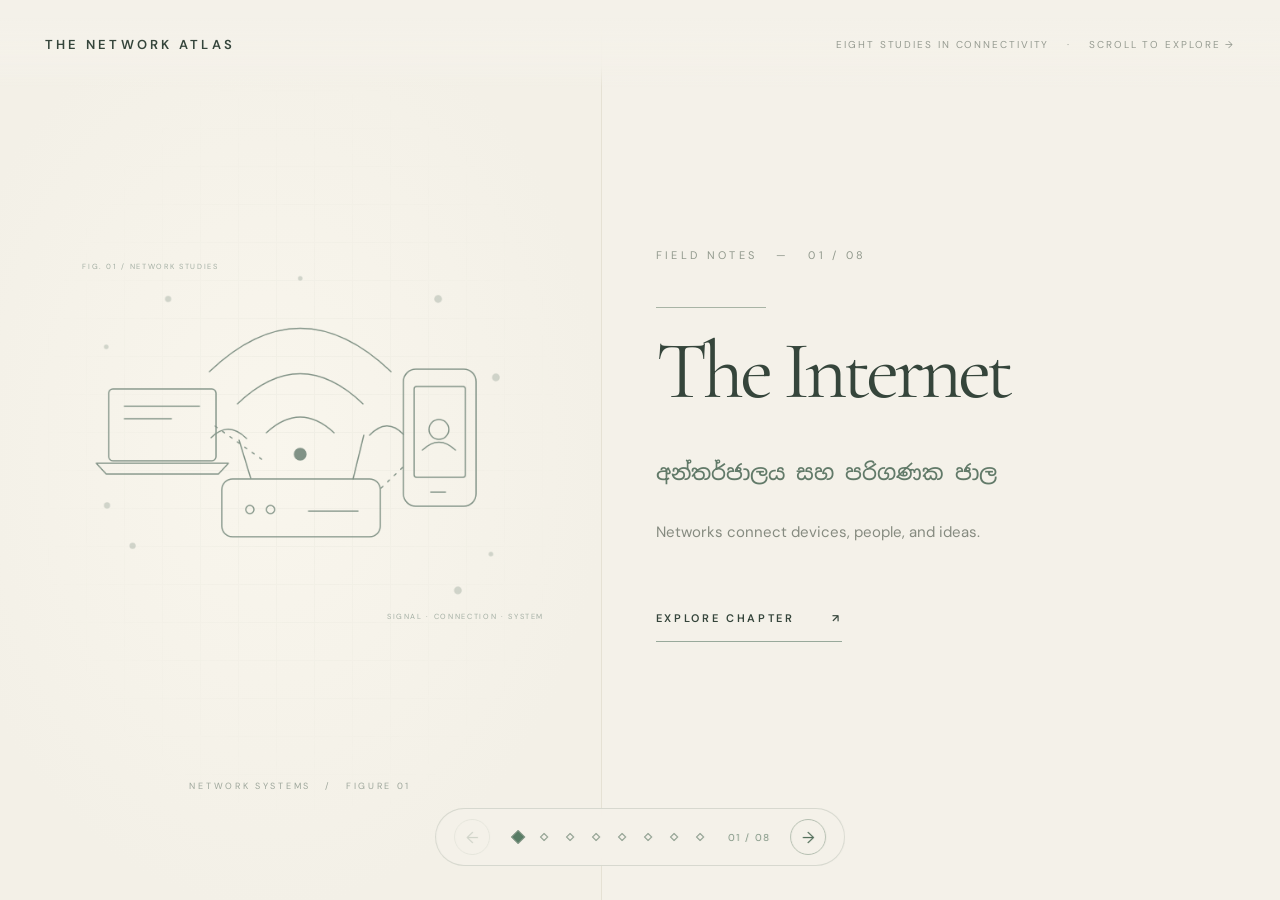
==== commit ada0863f: "Add files via upload" ====
--- a/index.html
+++ b/index.html
@@ -1,4 +1,17 @@
-<!doctype html><html lang="si"><head><meta charset="utf-8"><meta name="viewport" content="width=device-width,initial-scale=1"><meta name="theme-color" content="#f4f1e9"><title>The Network Atlas | Chapters 1–8</title><link rel="icon" href="favicon.ico" sizes="any"><link rel="icon" type="image/png" href="favicon.png"><link rel="preconnect" href="https://fonts.googleapis.com"><link rel="stylesheet" href="https://fonts.googleapis.com/css2?family=Cormorant+Garamond:wght@400;500&family=DM+Sans:wght@400;500;600&family=Noto+Sans+Sinhala:wght@400;500;600;700&display=swap"><link rel="stylesheet" href="assets/home-stable.css"></head><body>
+<!doctype html><html lang="si"><head>
+<!-- Google Tag Manager -->
+<script>(function(w,d,s,l,i){w[l]=w[l]||[];w[l].push({'gtm.start':
+new Date().getTime(),event:'gtm.js'});var f=d.getElementsByTagName(s)[0],
+j=d.createElement(s),dl=l!='dataLayer'?'&l='+l:'';j.async=true;j.src=
+'https://www.googletagmanager.com/gtm.js?id='+i+dl;f.parentNode.insertBefore(j,f);
+})(window,document,'script','dataLayer','GTM-PDKQX9PF');</script>
+<!-- End Google Tag Manager -->
+<meta charset="utf-8"><meta name="viewport" content="width=device-width,initial-scale=1"><meta name="theme-color" content="#f4f1e9"><title>The Network Atlas | Chapters 1–8</title><link rel="icon" href="favicon.ico" sizes="any"><link rel="icon" type="image/png" href="favicon.png"><link rel="preconnect" href="https://fonts.googleapis.com"><link rel="stylesheet" href="https://fonts.googleapis.com/css2?family=Cormorant+Garamond:wght@400;500&family=DM+Sans:wght@400;500;600&family=Noto+Sans+Sinhala:wght@400;500;600;700&display=swap"><link rel="stylesheet" href="assets/home-stable.css"></head><body>
+<!-- Google Tag Manager (noscript) -->
+<noscript><iframe src="https://www.googletagmanager.com/ns.html?id=GTM-PDKQX9PF"
+height="0" width="0" style="display:none;visibility:hidden"></iframe></noscript>
+<!-- End Google Tag Manager (noscript) -->
+
 <header class="sitehead"><a href="index.html" class="wordmark">THE NETWORK ATLAS</a><div class="headhint">EIGHT STUDIES IN CONNECTIVITY <span>·</span> SCROLL TO EXPLORE →</div></header>
 <main id="slider" class="slider" tabindex="-1"><section class="panel" id="topic-1" aria-label="Chapter 1: The Internet" data-index="0">
  <div class="illustration"><div class="art-frame"><svg aria-label="Hand drawn network illustration" class="network-drawing" role="img" viewbox="0 0 640 520" xmlns="http://www.w3.org/2000/svg"><defs><filter id="rough"><feturbulence basefrequency=".014" numoctaves="2" result="noise" seed="7" type="fractalNoise"></feturbulence><fedisplacementmap in="SourceGraphic" in2="noise" scale="2"></fedisplacementmap></filter></defs><g class="sketch-lines" fill="none" filter="url(#rough)" stroke="currentColor" stroke-linecap="round" stroke-linejoin="round" stroke-width="1.5"><path d="M210 180q110-105 220 0 M244 219q76-73 152 0 M279 254q41-38 82 0"></path><circle cx="320" cy="280" fill="currentColor" r="7"></circle><rect height="70" rx="13" width="192" x="225" y="310"></rect><path d="M260 309L246 263 M384 310L397 257"></path><path d="M255 261q-22-22-43-1 M404 257q21-22 41-1"></path><circle cx="259" cy="347" r="5"></circle><circle cx="284" cy="347" r="5"></circle><path d="M330 349h60"></path><rect height="166" rx="15" width="88" x="445" y="177"></rect><rect height="110" rx="3" width="62" x="458" y="198"></rect><path d="M478 326h18"></path><circle cx="488" cy="250" r="12"></circle><path d="M468 275q20-19 40 0"></path><rect height="87" rx="5" width="130" x="88" y="201"></rect><path d="M73 291h160l-12 13H85z M107 222h91 M107 237h57"></path><path d="M217 246L276 288 M418 321L444 296" stroke-dasharray="3 8"></path><circle cx="85" cy="150" fill="currentColor" opacity=".32" r="2"></circle><circle cx="160" cy="92" fill="currentColor" opacity=".32" r="3"></circle><circle cx="487" cy="92" fill="currentColor" opacity=".32" r="4"></circle><circle cx="551" cy="401" fill="currentColor" opacity=".32" r="2"></circle><circle cx="117" cy="391" fill="currentColor" opacity=".32" r="3"></circle><circle cx="511" cy="445" fill="currentColor" opacity=".32" r="4"></circle><circle cx="320" cy="67" fill="currentColor" opacity=".32" r="2"></circle><circle cx="86" cy="342" fill="currentColor" opacity=".32" r="3"></circle><circle cx="557" cy="187" fill="currentColor" opacity=".32" r="4"></circle></g><g class="sketch-labels" fill="currentColor"><text x="56" y="56">FIG. 01 / NETWORK STUDIES</text><text x="425" y="480">SIGNAL · CONNECTION · SYSTEM</text></g></svg></div><div class="art-caption">NETWORK SYSTEMS &nbsp; / &nbsp; FIGURE 01</div></div>
--- a/assets/home-stable.css
+++ b/assets/home-stable.css
@@ -0,0 +1 @@
+*{box-sizing:border-box}html,body{margin:0;height:100%;background:#f4f1e9;color:#35453b;overflow:hidden}body{font-family:'DM Sans','Noto Sans Sinhala',sans-serif}button,a{font:inherit}button{cursor:pointer}a{color:inherit}.sitehead{height:88px;position:fixed;top:0;left:0;right:0;z-index:20;padding:0 clamp(22px,3.5vw,64px);display:flex;align-items:center;justify-content:space-between;pointer-events:none;background:linear-gradient(#f4f1e9 20%,rgba(244,241,233,.92) 75%,transparent)}.sitehead a{pointer-events:auto}.wordmark{font-size:13px;font-weight:600;letter-spacing:.25em;text-decoration:none}.headhint{font-size:10px;letter-spacing:.19em;color:#969b91}.headhint span{padding:0 13px}.slider{position:fixed;inset:0;display:flex;transition:transform 800ms cubic-bezier(.22,1,.26,1);will-change:transform}.panel{position:relative;flex:0 0 100vw;width:100vw;height:100dvh;display:grid;grid-template-columns:47% 53%;overflow:hidden;background:#f4f1e9}.panel:after{content:'';pointer-events:none;position:absolute;inset:0;background-image:radial-gradient(#8a9683 .55px,transparent .55px);background-size:28px 28px;opacity:.10}.illustration{position:relative;display:flex;justify-content:center;align-items:center;min-width:0;padding:70px 6% 95px;overflow:hidden;border-right:1px solid #e5e1d4;background:radial-gradient(ellipse at 45% 50%,#f9f6ed 0%,#f3f0e7 72%)}.illustration:before{content:'';position:absolute;inset:10% 8%;background-image:linear-gradient(#aeb4a5 1px,transparent 1px),linear-gradient(90deg,#aeb4a5 1px,transparent 1px);background-size:38px 38px;opacity:.10;mask-image:radial-gradient(ellipse,#000,transparent 77%)}.art-frame{position:relative;width:min(100%,620px);animation:artFloat 7s ease-in-out infinite}.network-drawing{width:100%;height:auto;display:block;color:#819286;overflow:visible}.network-drawing .sketch-lines{animation:sketchDrift 9s ease-in-out infinite;transform-origin:center}.network-drawing .sketch-labels{font-family:'DM Sans',sans-serif;font-size:9px;letter-spacing:2px;opacity:.7}.network-drawing path[stroke-dasharray]{animation:dashWalk 17s linear infinite}.network-drawing circle{animation:dotBreath 3.8s ease-in-out infinite;transform-box:fill-box;transform-origin:center}.art-caption{position:absolute;bottom:12%;font-size:9px;letter-spacing:.3em;color:#9da69b}.copy{position:relative;z-index:2;padding:110px 9vw 120px 8%;display:flex;flex-direction:column;justify-content:center;align-items:flex-start;min-width:0}.eyebrow{font-size:11px;letter-spacing:.3em;color:#91998d}.hairline{width:110px;height:1px;background:#a8b4a5;margin:45px 0 24px}.copy h1{font-family:'Cormorant Garamond','Noto Sans Sinhala',serif;font-size:clamp(56px,6.4vw,122px);font-weight:400;line-height:.96;letter-spacing:-.055em;max-width:770px;margin:0 0 45px}.copy h2{font-family:'Noto Sans Sinhala',sans-serif;font-size:clamp(18px,1.65vw,28px);font-weight:500;color:#627a69;line-height:1.7;margin:0 0 28px}.copy p{font-size:15px;color:#868b80;line-height:1.8;margin:0 0 65px}.explore{display:inline-flex;gap:38px;align-items:center;text-decoration:none;padding:0 0 16px;border-bottom:1px solid #98a99b;font-size:11px;letter-spacing:.24em;font-weight:600;transition:gap .25s,color .25s}.explore:hover{gap:55px;color:#151d18}.controls{position:fixed;z-index:30;bottom:34px;left:50%;transform:translateX(-50%);display:flex;gap:19px;align-items:center;padding:10px 18px;background:rgba(244,241,233,.9);border:1px solid rgba(137,150,136,.28);border-radius:999px;backdrop-filter:blur(12px)}.arrow{background:transparent;border:1px solid #b4beb0;border-radius:50%;width:36px;height:36px;color:#536f5b;transition:background .2s}.arrow:hover{background:#e0e7dd}.arrow:disabled{opacity:.22;cursor:default}.dots{display:flex;align-items:center;gap:8px}.dot{width:18px;height:25px;border:0;background:none;display:grid;place-items:center;padding:0}.dot span{height:6px;width:6px;border:1px solid #849686;transform:rotate(45deg);transition:all .2s}.dot.active span{height:10px;width:10px;background:#587c65}.count{font-size:10px;color:#7a907e;white-space:nowrap;letter-spacing:.14em}.screenreader{position:absolute;width:1px;height:1px;clip-path:inset(50%);overflow:hidden}@keyframes artFloat{0%,100%{transform:translateY(0)}50%{transform:translateY(-14px)}}@keyframes sketchDrift{0%,100%{transform:rotate(-.5deg)}50%{transform:rotate(.7deg)}}@keyframes dotBreath{0%,100%{opacity:.5;scale:1}50%{opacity:1;scale:1.28}}@keyframes dashWalk{to{stroke-dashoffset:-300}}:focus-visible{outline:2px solid #42634c;outline-offset:4px}@media(max-width:800px){.headhint{display:none}.sitehead{height:58px}.panel{grid-template-columns:1fr;grid-template-rows:43% 57%}.illustration{padding:50px 7% 0;border-right:0;border-bottom:1px solid #e5e1d4}.art-frame{width:min(95%,420px)}.art-caption{display:none}.copy{padding:20px 8% 100px;justify-content:center}.hairline{margin:16px 0}.copy h1{font-size:clamp(45px,8vw,76px);margin-bottom:16px}.copy h2{font-size:16px;margin-bottom:10px}.copy p{font-size:13px;margin-bottom:20px}.eyebrow{font-size:9px}.controls{bottom:10px;gap:8px;padding:6px 10px}.dots{gap:3px}.count{font-size:9px}.arrow{width:32px;height:32px}}@media(prefers-reduced-motion:reduce){*,*:before,*:after{animation:none!important;transition:none!important}}
